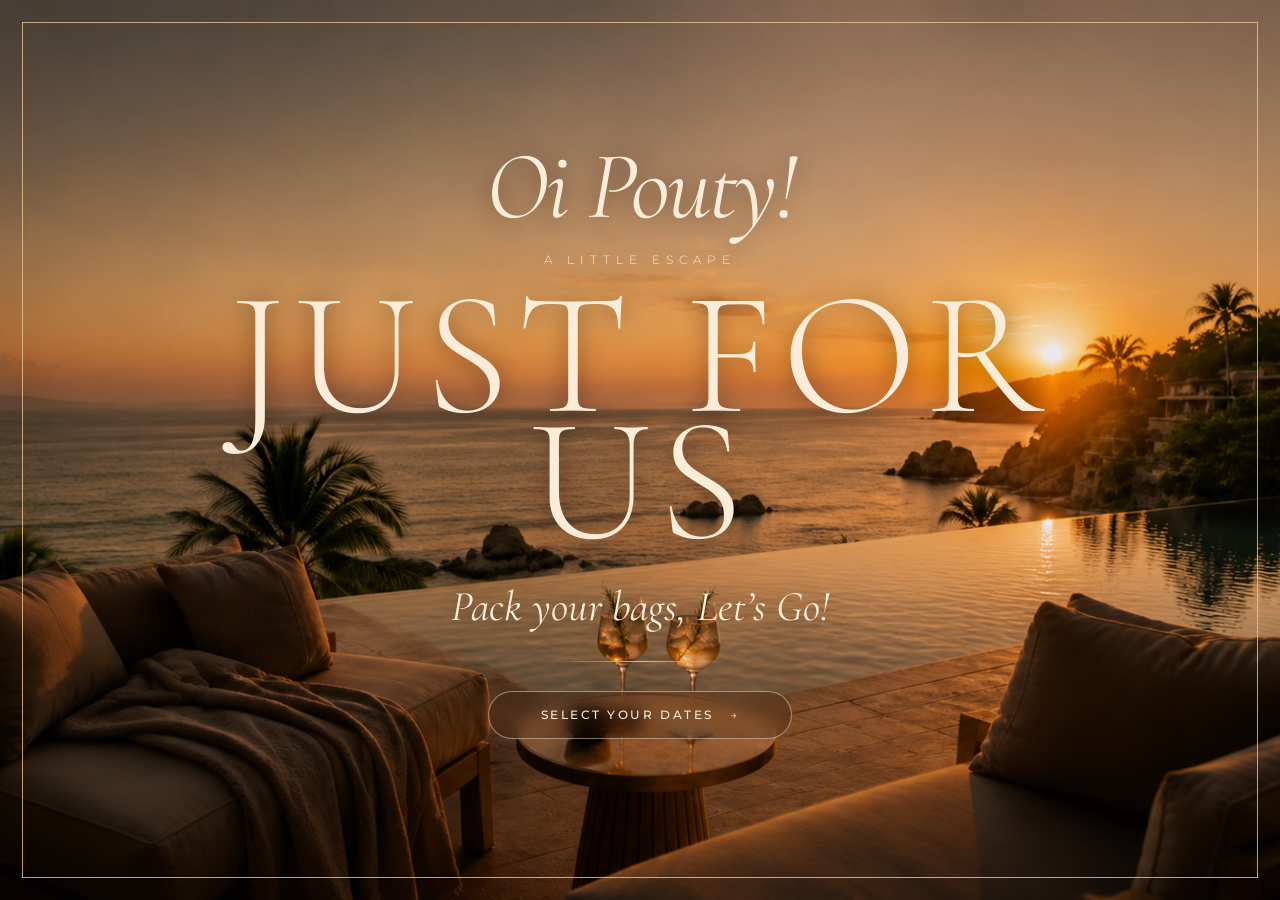
==== index.html @ e2d5692b "Refresh compact mood page" ====
<!doctype html>
<html lang="en">
  <head>
    <meta charset="UTF-8" />
    <meta name="viewport" content="width=device-width, initial-scale=1.0" />
    <meta name="theme-color" content="#2a1710" />
    <title>Oi Pouty!! — Just for us</title>
    <meta name="description" content="A birthday surprise, made just for us." />
    <link rel="stylesheet" href="styles.css?v=photo-above-compact-panel-20260826" />
  </head>
  <body>
    <div class="journey">
      <div class="journey__blur" aria-hidden="true"></div>
      <div class="journey__image" aria-hidden="true"></div>
      <div class="journey__shade" aria-hidden="true"></div>

    <main class="hero">
      <div class="hero__shade" aria-hidden="true"></div>
      <div class="hero__frame" aria-hidden="true"></div>

      <section class="hero__content" aria-labelledby="hero-title">
        <h1 id="hero-title">Oi Pouty!</h1>
        <p class="hero__eyebrow">A little escape</p>
        <p class="hero__statement">Just for us</p>
        <p class="hero__note">Pack your bags, Let’s Go!</p>
        <span class="hero__rule" aria-hidden="true"></span>

        <button class="date-trigger" id="date-trigger" type="button" aria-haspopup="dialog" aria-expanded="false">
          <span>Select your Dates</span>
          <span class="date-trigger__arrow" aria-hidden="true">→</span>
        </button>
      </section>
    </main>

    <section class="surprise" id="surprise" hidden>
      <div class="surprise__content">
        <p class="surprise__intro">Umm… let’s see what kind of escape Pouty wants.</p>
        <h2>Ready to pick the mood?</h2>
        <div class="mood-choice" role="group" aria-label="Ready to pick the mood?">
          <button class="mood-choice__button" id="mood-yes" type="button">Yes</button>
          <button class="mood-choice__button mood-choice__button--no" id="mood-no" type="button">No</button>
        </div>
        <div class="mood-reaction" id="mood-message" role="status" aria-live="polite" hidden>
          <span class="mood-reaction__emoji" aria-hidden="true">🙂‍↔️</span>
          <span>Ugh uh! <strong>Pick again</strong> 🤨</span>
        </div>
      </div>
    </section>

    <section class="escape-options" id="escape-options" aria-labelledby="escape-options-title" hidden>
      <div class="escape-options__content">
        <h2 id="escape-options-title">Time to Judge, Pouty 👀</h2>
        <div class="escape-grid">
          <button class="escape-card" type="button" data-category="romantic" data-response="Ah, romance. Excellent choice. 😉 Time for fewer plans and considerably fewer clothes. 😈">
            <span class="escape-card__icon" aria-hidden="true">🏝️</span><strong>Be Romantic</strong>
            <small>Beaches, Villa &amp; Spa</small>
            <span class="escape-card__writeup">Beaches, private villa, sunsets, longer baths—and even longer nights. 😉🔥</span>
          </button>
          <button class="escape-card" type="button" data-category="berserk" data-response="Go berserk it is. I’ll bring strong legs, an empty stomach and emergency shopping-bag hands. 🛍️🍜">
            <span class="escape-card__icon" aria-hidden="true">🛍️</span><strong>Go Berserk</strong>
            <small>Shopping, Street Food &amp; City Vibes</small>
            <span class="escape-card__writeup">City lights, street food, shopping bags—and I’ll have you for dessert. 😏🍰</span>
          </button>
          <button class="escape-card" type="button" data-category="culture" data-response="Old streets, good food and wandering with you? That’s my kind of history lesson. 🧭🥢">
            <span class="escape-card__icon" aria-hidden="true">🏮</span><strong>Going Antique, but feed me first! 😛</strong>
            <small>Culture, Food &amp; Wandering</small>
            <span class="escape-card__writeup">Old streets, shared bites, wandering hands—and steamy discoveries at night. 😏🔥</span>
          </button>
        </div>
        <p class="escape-options__selection" id="escape-selection" aria-live="polite">Pick the one that feels most like you.</p>

      </div>
    </section>

    <section class="subtopic-page" id="subtopic-page" hidden aria-labelledby="subtopic-title">
      <div class="subtopic-page__content">
        <h2 class="subtopic-panel__title" id="subtopic-title">Time to add some details…</h2>
        <div class="subtopic-chips" id="subtopic-chips" role="group" aria-labelledby="subtopic-title"></div>
        <p class="subtopic-panel__note" id="subtopic-note" aria-live="polite">Tap everything that sounds tempting.</p>
        <p class="subtopic-panel__reaction" id="subtopic-reaction" aria-live="polite"></p>
        <button class="verdict-button" id="verdict-button" type="button" disabled>Seal our little escape <span aria-hidden="true">→</span></button>
      </div>
    </section>
    </div>

    <dialog class="verdict-dialog" id="verdict-dialog" aria-labelledby="verdict-title">
      <div class="fireworks" id="fireworks" aria-hidden="true"></div>
      <p class="verdict-dialog__eyebrow">You got it 😉</p>
      <h2 id="verdict-title">Let your guy cook!! <span class="verdict-dialog__title-emoji" aria-hidden="true">😎</span></h2>
      <p class="verdict-dialog__message"><span>Your little wish list is safe with me.</span><span>Now let me turn it into a beautiful escape, just for us. ❤️</span></p>
      <button class="verdict-dialog__close" id="verdict-close" type="button">All you gotta do is wait <span class="verdict-dialog__kiss" aria-hidden="true">😘</span></button>
      <aside class="countdown-shell" id="countdown-shell" aria-label="Countdown to Pouty’s birthday">
        <div class="countdown" id="birthday-countdown" role="timer">
          <div><strong id="countdown-days">00</strong><span>Days</span></div>
          <div><strong id="countdown-hours">00</strong><span>Hours</span></div>
          <div><strong id="countdown-minutes">00</strong><span>Minutes</span></div>
          <div><strong id="countdown-seconds">00</strong><span>Seconds</span></div>
        </div>
        <p class="countdown__birthday" id="countdown-birthday" hidden>It’s Pouty’s birthday! 🎂❤️</p>
      </aside>
    </dialog>

    <dialog class="calendar" id="calendar" aria-labelledby="calendar-title">
      <div class="calendar__topline">
        <div>
          <p class="calendar__eyebrow">Select your dates</p>
          <h2 id="calendar-title">September 2026</h2>
        </div>
        <button class="calendar__close" id="calendar-close" type="button" aria-label="Close calendar">×</button>
      </div>

      <div class="calendar__weekdays" aria-hidden="true">
        <span>Sun</span><span>Mon</span><span>Tue</span><span>Wed</span><span>Thu</span><span>Fri</span><span>Sat</span>
      </div>
      <div class="calendar__days" id="calendar-days" role="grid" aria-label="September 2026"></div>

      <div class="calendar__legend">
        <span><i class="legend-start"></i>Departure</span>
        <span><i class="legend-birthday"></i>Pouty’s birthday</span>
        <span><i class="legend-return"></i>Your return</span>
      </div>
      <p class="calendar__selection" id="calendar-selection" aria-live="polite">24–27 September 2026 · 3 Days</p>
      <button class="calendar__done" id="calendar-done" type="button">Let the Surprise Begin <span aria-hidden="true">→</span></button>
    </dialog>

    <script src="script.js?v=photo-page-two-20260826"></script>
  </body>
</html>
---- styles.css ----
@import url("https://fonts.googleapis.com/css2?family=Cormorant+Garamond:ital,wght@0,300;0,400;1,400&family=Montserrat:wght@300;400;500&family=Orbitron:wght@400;500&display=swap");

:root { --cream:#f9edda; --champagne:#dabd88; --espresso:#23150f; --rose:#e7a1a0; }
* { box-sizing:border-box; }
html { scroll-behavior:smooth; background:var(--espresso); }
body { margin:0; color:var(--cream); background:var(--espresso); font-family:"Montserrat","Helvetica Neue",sans-serif; }
button, a { font:inherit; color:inherit; }
.journey { position:relative; isolation:isolate; overflow:hidden; }
.journey__blur,.journey__image,.journey__shade { position:absolute; inset:0; pointer-events:none; }
.journey__blur { display:none; }
.journey__image { display:none; }
.journey__shade { z-index:-1; background:linear-gradient(180deg,rgba(18,9,6,.32),rgba(21,10,7,.18) 46%,rgba(18,9,6,.4)); }
.hero { position:relative; display:grid; min-height:100svh; place-items:center; overflow:hidden; padding:3rem 1.8rem; background-color:#1b100b; background-image:url("romantic-sunset-pool-desktop.png"); background-size:cover; background-position:center; background-repeat:no-repeat; }
.hero__shade,.hero__frame { position:absolute; inset:0; }
.hero__shade { z-index:0; background:linear-gradient(180deg,rgba(20,10,7,.18),transparent 50%,rgba(14,7,5,.2)); }
.hero__frame { z-index:2; pointer-events:none; inset:clamp(.8rem,2vw,1.4rem); border:1px solid rgba(232,198,139,.82); }
.hero__content { position:relative; z-index:1; display:flex; width:min(58rem,100%); flex-direction:column; align-items:center; margin-top:-2vh; text-align:center; text-shadow:0 2px 24px rgba(21,9,5,.46); animation:rise 1.1s .15s cubic-bezier(.22,1,.36,1) both; }
h1 { margin:0; font-family:"Cormorant Garamond",Garamond,serif; font-size:clamp(3.3rem,8vw,6rem); font-style:italic; font-weight:400; letter-spacing:-.025em; line-height:.92; }
.hero__eyebrow { margin:1.25rem 0 0; font-family:"Montserrat","Helvetica Neue",sans-serif; font-size:clamp(.62rem,1.3vw,.78rem); font-weight:300; letter-spacing:.48em; text-transform:uppercase; }
.hero__statement { max-width:12ch; margin:clamp(1rem,2.8vh,2rem) 0 0; font-family:"Cormorant Garamond",Garamond,serif; font-size:clamp(4.8rem,14vw,11rem); font-weight:300; letter-spacing:.045em; line-height:.72; text-transform:uppercase; }
.hero__note { margin:clamp(2rem,4vh,3.2rem) 0 0; font-family:"Cormorant Garamond",Garamond,serif; font-size:clamp(1.7rem,3.6vw,2.65rem); font-style:italic; font-weight:400; }
.hero__rule { width:clamp(6rem,18vw,11rem); height:1px; margin:1.8rem 0; background:linear-gradient(90deg,transparent,var(--champagne),transparent); }
.date-trigger { display:inline-flex; align-items:center; justify-content:center; gap:1rem; min-width:min(19rem,86vw); border:1px solid rgba(249,237,218,.48); border-radius:999px; padding:1rem 1.5rem; background:rgba(39,19,12,.24); backdrop-filter:blur(8px); cursor:pointer; font-family:"Montserrat","Helvetica Neue",sans-serif; font-size:.72rem; font-weight:500; letter-spacing:.22em; text-transform:uppercase; transition:.25s ease; }
.date-trigger:hover,.date-trigger:focus-visible { border-color:var(--champagne); background:rgba(39,19,12,.48); outline:none; transform:translateY(-2px); }
.date-trigger__arrow { color:var(--champagne); }
.surprise { position:relative; display:grid; min-height:100svh; grid-template-rows:minmax(55svh,1fr) auto; overflow:hidden; padding:0; text-align:center; background:#1b100b; text-shadow:0 2px 24px rgba(15,7,5,.82); }
.surprise::before { content:""; grid-row:1; background-image:linear-gradient(rgba(20,9,6,.03),rgba(20,9,6,.14)),url("pouty-mystery-transition.jpg"); background-position:center; background-repeat:no-repeat; background-size:cover; }
.surprise p,.calendar__eyebrow { color:var(--champagne); font-family:Georgia,"Times New Roman",serif; font-size:.7rem; letter-spacing:.32em; text-transform:uppercase; }
.surprise h2 { max-width:32rem; margin:.5rem 0; font-family:"Cormorant Garamond",Garamond,serif; font-size:clamp(1.8rem,3.5vw,2.8rem); font-weight:400; line-height:1; text-wrap:balance; }
.surprise__content { position:relative; z-index:1; grid-row:2; display:flex; width:100%; flex-direction:column; align-items:center; border-top:1px solid rgba(249,237,218,.3); padding:clamp(1.2rem,2.8vw,1.65rem) 1.25rem clamp(1.65rem,3.5vw,2.2rem); background:linear-gradient(145deg,rgba(48,25,17,.98),rgba(25,13,9,.99)); box-shadow:0 -16px 45px rgba(8,3,2,.38); }
.surprise .surprise__intro { margin:0; color:var(--cream); font-family:"Cormorant Garamond",Garamond,serif; font-size:clamp(1.15rem,2.2vw,1.55rem); font-style:italic; font-weight:300; letter-spacing:.01em; line-height:1.12; text-transform:none; text-shadow:0 2px 14px rgba(15,7,5,.8); }
.mood-choice { display:flex; width:min(19rem,86vw); gap:.65rem; margin-top:.75rem; }
.mood-choice__button { flex:1; border:1px solid rgba(249,237,218,.62); border-radius:999px; padding:.7rem 1rem; color:var(--espresso); background:var(--champagne); cursor:pointer; font-size:.62rem; font-weight:500; letter-spacing:.18em; text-transform:uppercase; transition:.22s ease; }
.mood-choice__button--no { color:var(--cream); background:rgba(39,19,12,.34); backdrop-filter:blur(8px); }
.mood-choice__button:hover,.mood-choice__button:focus-visible { border-color:var(--cream); outline:none; transform:translateY(-2px); }
.mood-choice__button--selected { box-shadow:0 0 0 3px rgba(218,189,136,.25); }
.mood-reaction { display:flex; align-items:center; gap:.55rem; margin-top:.7rem; border:1px solid rgba(231,161,160,.7); border-radius:.8rem; padding:.5rem .75rem; color:var(--cream); background:rgba(53,24,20,.76); box-shadow:0 8px 24px rgba(0,0,0,.26); font-family:"Cormorant Garamond",Garamond,serif; font-size:clamp(1rem,2vw,1.2rem); font-style:italic; letter-spacing:0; text-transform:none; }
.mood-reaction[hidden] { display:none; }
.mood-reaction--show { animation:reactionPop .42s cubic-bezier(.22,1.4,.36,1) both; }
.mood-reaction__emoji { display:grid; width:1.8rem; height:1.8rem; place-items:center; border-radius:50%; background:rgba(249,237,218,.12); font-size:1rem; }
.surprise[hidden],.escape-options[hidden],.subtopic-page[hidden] { display:none; }
.escape-options { position:relative; display:grid; min-height:100svh; place-items:center; overflow:hidden; padding:5rem 1.5rem; background:linear-gradient(rgba(25,12,8,.55),rgba(25,12,8,.72)),url("romantic-sunset-pool-desktop.png") center/cover no-repeat; text-align:center; }
.escape-options__content { position:relative; z-index:1; width:min(62rem,100%); }
.escape-options__eyebrow { margin:0; color:var(--champagne); font-size:.7rem; letter-spacing:.3em; text-transform:uppercase; }
.escape-options h2 { margin:.8rem auto 2rem; font-family:"Cormorant Garamond",Garamond,serif; font-size:clamp(2.8rem,7vw,5.5rem); font-weight:300; line-height:.95; }
.escape-grid { display:grid; grid-template-columns:repeat(3,minmax(0,1fr)); gap:1rem; }
.escape-card { display:flex; min-height:13rem; flex-direction:column; align-items:flex-start; justify-content:flex-end; border:1px solid rgba(249,237,218,.35); border-radius:1.15rem; padding:1.25rem; color:var(--cream); background:linear-gradient(145deg,rgba(77,43,29,.62),rgba(30,15,10,.72)); backdrop-filter:blur(12px); cursor:pointer; text-align:left; transition:.25s ease; }
.escape-card:hover,.escape-card:focus-visible { border-color:var(--champagne); outline:none; transform:translateY(-4px); }
.escape-card--selected { border-color:var(--champagne); background:linear-gradient(145deg,rgba(154,111,69,.68),rgba(52,27,17,.82)); box-shadow:0 0 0 3px rgba(218,189,136,.18); }
.escape-card__icon { font-size:2.5rem; line-height:1; }
.escape-card__writeup { margin-top:.65rem; color:rgba(249,237,218,.72); font-family:"Cormorant Garamond",Garamond,serif; font-size:1rem; font-style:italic; line-height:1.3; }
.escape-card strong { margin:.45rem 0 .25rem; font-family:"Cormorant Garamond",Garamond,serif; font-size:1.65rem; font-weight:400; }
.escape-card small { color:var(--cream); font-size:.88rem; font-weight:500; letter-spacing:.03em; line-height:1.4; }
.subtopic-page { position:relative; display:grid; min-height:100svh; place-items:center; overflow:hidden; padding:4rem 1.5rem; background-position:center; background-size:cover; background-repeat:no-repeat; text-align:center; transition:background-image .35s ease; }
.subtopic-page[hidden] { display:none; }
.subtopic-page::before { content:""; position:absolute; inset:0; background:linear-gradient(rgba(20,9,6,.48),rgba(20,9,6,.72)); }
.subtopic-page__content { position:relative; z-index:1; width:min(44rem,100%); border:1px solid rgba(249,237,218,.3); border-radius:1.3rem; padding:clamp(1.25rem,4vw,2rem); background:rgba(31,15,10,.58); backdrop-filter:blur(12px); }
.subtopic-page--romantic { background-image:url("category-romantic.png"); }
.subtopic-page--berserk { background-image:url("category-berserk.png"); }
.subtopic-page--culture { background-image:url("category-culture.png"); }
.subtopic-panel__title { margin:0 0 .85rem; color:var(--cream); font-family:"Cormorant Garamond",Garamond,serif; font-size:1.4rem; font-style:italic; }
.subtopic-chips { display:flex; flex-wrap:wrap; justify-content:center; gap:.6rem; }
.subtopic-chip { border:1px solid rgba(218,189,136,.5); border-radius:999px; padding:.7rem .9rem; color:var(--cream); background:rgba(77,43,29,.5); cursor:pointer; font-size:.67rem; letter-spacing:.06em; transition:.2s ease; }
.subtopic-chip:hover,.subtopic-chip:focus-visible { border-color:var(--cream); outline:none; transform:translateY(-2px); }
.subtopic-chip--selected { border-color:var(--champagne); color:var(--espresso); background:var(--champagne); }
.subtopic-panel__note { min-height:1.2rem; margin:.85rem 0 0; color:var(--champagne); font-family:"Cormorant Garamond",Garamond,serif; font-size:1.05rem; font-style:italic; }
.subtopic-panel__reaction { min-height:1.4rem; margin:.7rem auto 0; border-left:2px solid var(--rose); padding:.35rem .75rem; color:var(--cream); background:linear-gradient(90deg,rgba(231,161,160,.12),transparent); font-family:"Cormorant Garamond",Garamond,serif; font-size:1.15rem; font-style:italic; line-height:1.35; text-align:left; }
.verdict-button { display:inline-flex; align-items:center; justify-content:center; gap:.7rem; margin-top:1rem; border:1px solid var(--champagne); border-radius:999px; padding:.8rem 1.15rem; color:var(--espresso); background:var(--champagne); cursor:pointer; font-size:.68rem; font-weight:500; letter-spacing:.12em; text-transform:uppercase; transition:.2s ease; }
.verdict-button:disabled { cursor:not-allowed; opacity:.38; }
.verdict-button:not(:disabled):hover,.verdict-button:not(:disabled):focus-visible { outline:none; transform:translateY(-2px); box-shadow:0 8px 24px rgba(0,0,0,.25); }
.verdict-dialog { width:min(34rem,calc(100vw - 1.5rem)); overflow:hidden; border:1px solid rgba(218,189,136,.7); border-radius:1.4rem; padding:2rem; color:var(--cream); background:linear-gradient(145deg,#3b2118,#1c100c); box-shadow:0 30px 110px rgba(0,0,0,.7); text-align:center; }
.verdict-dialog::backdrop { background:rgba(18,9,6,.78); backdrop-filter:blur(8px); }
.verdict-dialog__eyebrow { position:relative; z-index:2; margin:0; color:var(--champagne); font-size:.65rem; letter-spacing:.28em; text-transform:uppercase; }
.verdict-dialog h2 { position:relative; z-index:2; margin:.8rem 0; font-family:"Cormorant Garamond",Garamond,serif; font-size:clamp(2.2rem,7vw,3.5rem); font-weight:400; line-height:.94; }
.verdict-dialog__title-emoji { display:inline-block; margin-left:.1em; font-size:.58em; line-height:1; vertical-align:.16em; }
.verdict-dialog__message { display:flex; flex-direction:column; align-items:center; gap:.28rem; margin:1rem auto 0; max-width:29rem; text-wrap:balance; }
.verdict-dialog__message span { display:block; }
.verdict-dialog > p:not(.verdict-dialog__eyebrow) { position:relative; z-index:2; color:rgba(249,237,218,.76); font-size:.76rem; line-height:1.6; }
.verdict-dialog__close { position:relative; z-index:2; display:flex; width:100%; justify-content:center; border-radius:999px; padding:.85rem 1rem; cursor:pointer; text-decoration:none; }
.verdict-dialog__close { margin-top:1.2rem; border:1px solid rgba(249,237,218,.35); color:var(--cream); background:transparent; font-size:.68rem; }
.verdict-dialog__kiss { display:inline-block; margin-left:.16em; font-size:2.15em; line-height:.7; filter:drop-shadow(0 6px 12px rgba(231,161,160,.4)); transform-origin:center; animation:kissOut 1.35s cubic-bezier(.2,1.3,.3,1) infinite alternate; }
.countdown-shell { position:relative; z-index:2; width:100%; margin-top:.9rem; color:var(--cream); }
.countdown { display:grid; grid-template-columns:repeat(4,1fr); overflow:hidden; border:1px solid rgba(218,189,136,.58); border-radius:.9rem; padding:.7rem .25rem .62rem; background:linear-gradient(135deg,rgba(73,41,28,.62),rgba(24,12,9,.72)); box-shadow:inset 0 1px 0 rgba(249,237,218,.07),0 10px 28px rgba(0,0,0,.28); backdrop-filter:blur(10px); }
.countdown div { position:relative; display:flex; flex-direction:column; align-items:center; gap:.2rem; }
.countdown div + div { border-left:1px solid rgba(218,189,136,.2); }
.countdown strong { color:var(--cream); font-family:"Orbitron","Montserrat",sans-serif; font-size:.88rem; font-feature-settings:"tnum" 1; font-variant-numeric:tabular-nums; font-style:normal; font-weight:500; letter-spacing:.04em; line-height:1; text-shadow:0 0 12px rgba(218,189,136,.38); }
.countdown span { color:rgba(218,189,136,.9); font-family:"Montserrat","Helvetica Neue",sans-serif; font-size:.3rem; font-style:normal; font-weight:500; letter-spacing:.1em; text-transform:uppercase; }
.countdown__birthday { margin:0; border:1px solid rgba(218,189,136,.38); border-radius:.8rem; padding:.65rem .8rem; color:var(--champagne); background:rgba(27,13,9,.76); box-shadow:0 8px 28px rgba(0,0,0,.28); backdrop-filter:blur(10px); font-family:"Cormorant Garamond",Garamond,serif; font-size:1rem; font-style:italic; text-align:center; }
.countdown[hidden],.countdown__birthday[hidden] { display:none; }
@keyframes kissOut { from{transform:translateY(.08em) scale(.88) rotate(-4deg)} to{transform:translateY(-.08em) scale(1.18) rotate(4deg)} }
.fireworks { position:absolute; inset:0; pointer-events:none; }
.firework { position:absolute; left:50%; top:45%; width:.35rem; height:.35rem; border-radius:50%; background:var(--spark); animation:fireworkBurst 1.15s ease-out var(--delay) both; transform:rotate(var(--angle)) translateX(0); }
@keyframes fireworkBurst { 0%{opacity:1;transform:rotate(var(--angle)) translateX(0) scale(1)} 75%{opacity:1} 100%{opacity:0;transform:rotate(var(--angle)) translateX(var(--distance)) scale(.4)} }
.escape-options__selection { min-height:1.5rem; margin:1.4rem 0 0; color:var(--champagne); font-family:"Cormorant Garamond",Garamond,serif; font-size:1.25rem; font-style:italic; }
@keyframes reactionPop { 0%{opacity:0;transform:scale(.8) rotate(-2deg)} 65%{transform:scale(1.04) rotate(1deg)} 100%{opacity:1;transform:none} }
.calendar { width:min(31rem,calc(100vw - 1.5rem)); border:1px solid rgba(218,189,136,.72); border-radius:1.25rem; padding:1.35rem; color:var(--cream); background:linear-gradient(145deg,#382219,#1f120e); box-shadow:0 24px 100px rgba(0,0,0,.62); }
.calendar::backdrop { background:rgba(18,9,6,.7); backdrop-filter:blur(7px); }
.calendar__topline { display:flex; align-items:flex-start; justify-content:space-between; }
.calendar__eyebrow { margin:0 0 .5rem; }
.calendar h2 { margin:0; font-family:"Bodoni Moda",Didot,serif; font-size:2.1rem; font-weight:400; }
.calendar__close { width:2.4rem; height:2.4rem; border:0; border-radius:50%; background:rgba(255,255,255,.08); font-size:1.4rem; cursor:pointer; }
.calendar__weekdays,.calendar__days { display:grid; grid-template-columns:repeat(7,1fr); gap:.32rem; }
.calendar__weekdays { margin:1.5rem 0 .6rem; color:rgba(249,237,218,.48); font-size:.58rem; letter-spacing:.08em; text-align:center; text-transform:uppercase; }
.calendar__day { position:relative; aspect-ratio:1; border:1px solid transparent; border-radius:50%; background:transparent; cursor:pointer; }
.calendar__day:hover:not(:disabled),.calendar__day:focus-visible { border-color:var(--champagne); outline:none; }
.calendar__day:disabled { color:rgba(249,237,218,.28); cursor:not-allowed; }
.calendar__day--start { border-color:var(--champagne); color:#28160f; background:var(--champagne); }
.calendar__day--birthday::after { content:"♥"; position:absolute; right:-.05rem; top:-.15rem; color:var(--rose); font-size:.72rem; text-shadow:0 1px 6px #1b0d09; }
.calendar__day--selected { color:#28160f; background:var(--cream); }
.calendar__day--range:not(.calendar__day--start):not(.calendar__day--selected) { background:rgba(218,189,136,.14); }
.calendar__legend { display:flex; flex-wrap:wrap; gap:.7rem 1rem; margin:1.35rem 0; color:rgba(249,237,218,.68); font-size:.65rem; }
.calendar__legend span { display:flex; align-items:center; gap:.38rem; }
.calendar__legend i { width:.55rem; height:.55rem; border-radius:50%; }
.legend-start { background:var(--champagne); }.legend-birthday { background:var(--rose); }.legend-return { background:var(--cream); }
.calendar__selection { margin:1rem 0; font-family:Georgia,"Times New Roman",serif; font-style:italic; text-align:center; transition:color .2s ease; }
.calendar__selection--error { color:var(--rose); }
.calendar__done { display:flex; width:100%; align-items:center; justify-content:center; gap:.8rem; border:1px solid var(--champagne); border-radius:999px; padding:.9rem; color:#2a1710; background:var(--champagne); cursor:pointer; font-size:.7rem; letter-spacing:.14em; text-transform:uppercase; transition:opacity .2s ease,background .2s ease; }
.calendar__done:disabled { border-color:rgba(249,237,218,.25); color:rgba(42,23,16,.48); background:rgba(249,237,218,.42); cursor:not-allowed; opacity:.62; }
@keyframes rise { from{opacity:0;transform:translateY(22px)} to{opacity:1;transform:none} }
@keyframes settle { from{opacity:.55} to{opacity:1} }
@media(max-width:960px){ .escape-grid{grid-template-columns:repeat(2,minmax(0,1fr))} .escape-card:last-child{grid-column:1 / -1} }
@media(max-width:720px){ .hero{background-color:#1b100b;background-image:url("sunset-villa-original.png");background-size:cover;background-position:center;background-repeat:no-repeat} .surprise{grid-template-rows:minmax(56svh,1fr) auto} .surprise::before{background-image:linear-gradient(rgba(20,9,6,.02),rgba(20,9,6,.1)),url("pouty-mystery-transition.jpg");background-position:center 42%;background-size:cover} .surprise__content{padding:1.15rem 1rem 1.75rem} .surprise h2{font-size:clamp(1.75rem,8vw,2.35rem)} .surprise .surprise__intro{font-size:clamp(1.05rem,5.2vw,1.35rem)} .mood-choice{width:min(18rem,100%)} .escape-options{background-image:linear-gradient(rgba(25,12,8,.55),rgba(25,12,8,.76)),url("sunset-villa-original.png")} .escape-grid{grid-template-columns:1fr} .escape-card{min-height:9rem} }
@media(max-width:520px){ .hero{padding:2.4rem 1.4rem} .hero__content{margin-top:-2vh} h1{font-size:clamp(3.4rem,17vw,5rem)} .hero__statement{font-size:clamp(4.5rem,23vw,7rem);line-height:.76} .hero__note{font-size:clamp(1.55rem,8vw,2.2rem)} }
@media(prefers-reduced-motion:reduce){ html{scroll-behavior:auto} *,*::before,*::after{animation-duration:.01ms!important;transition-duration:.01ms!important} }
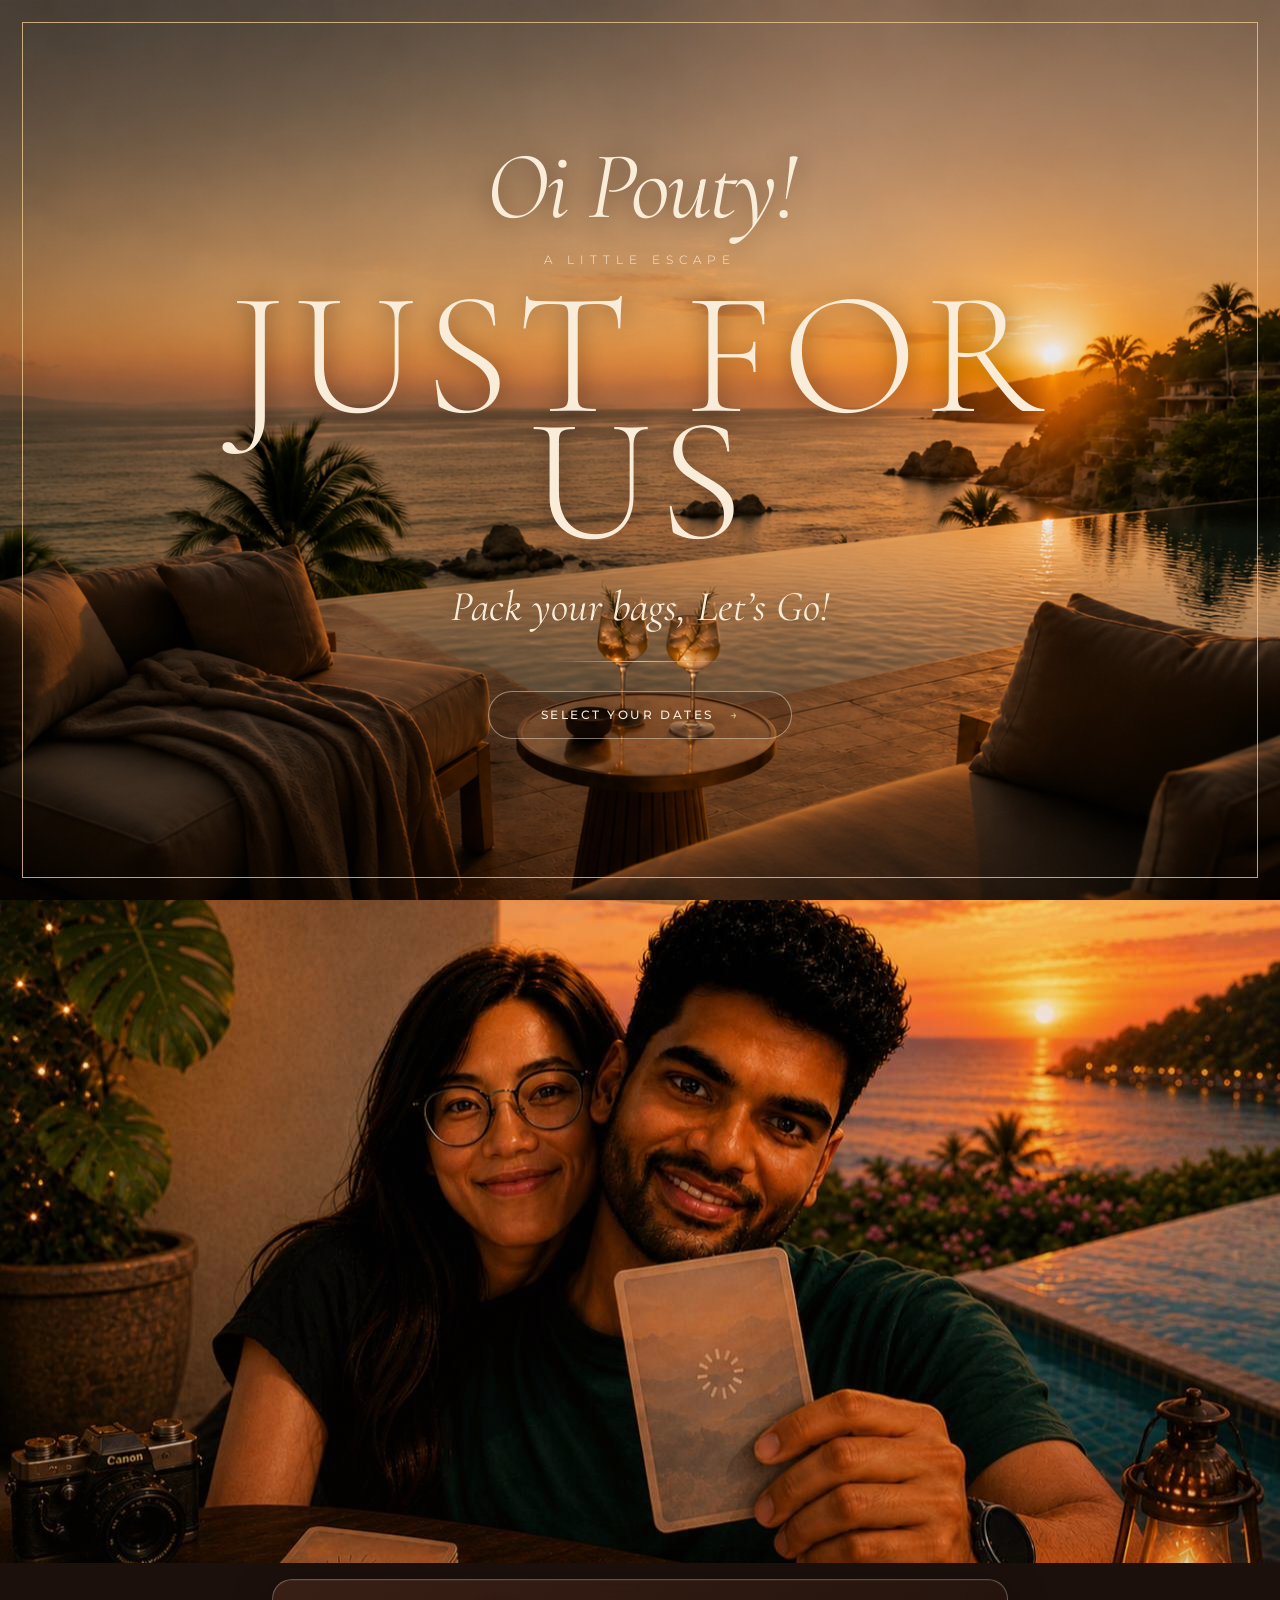
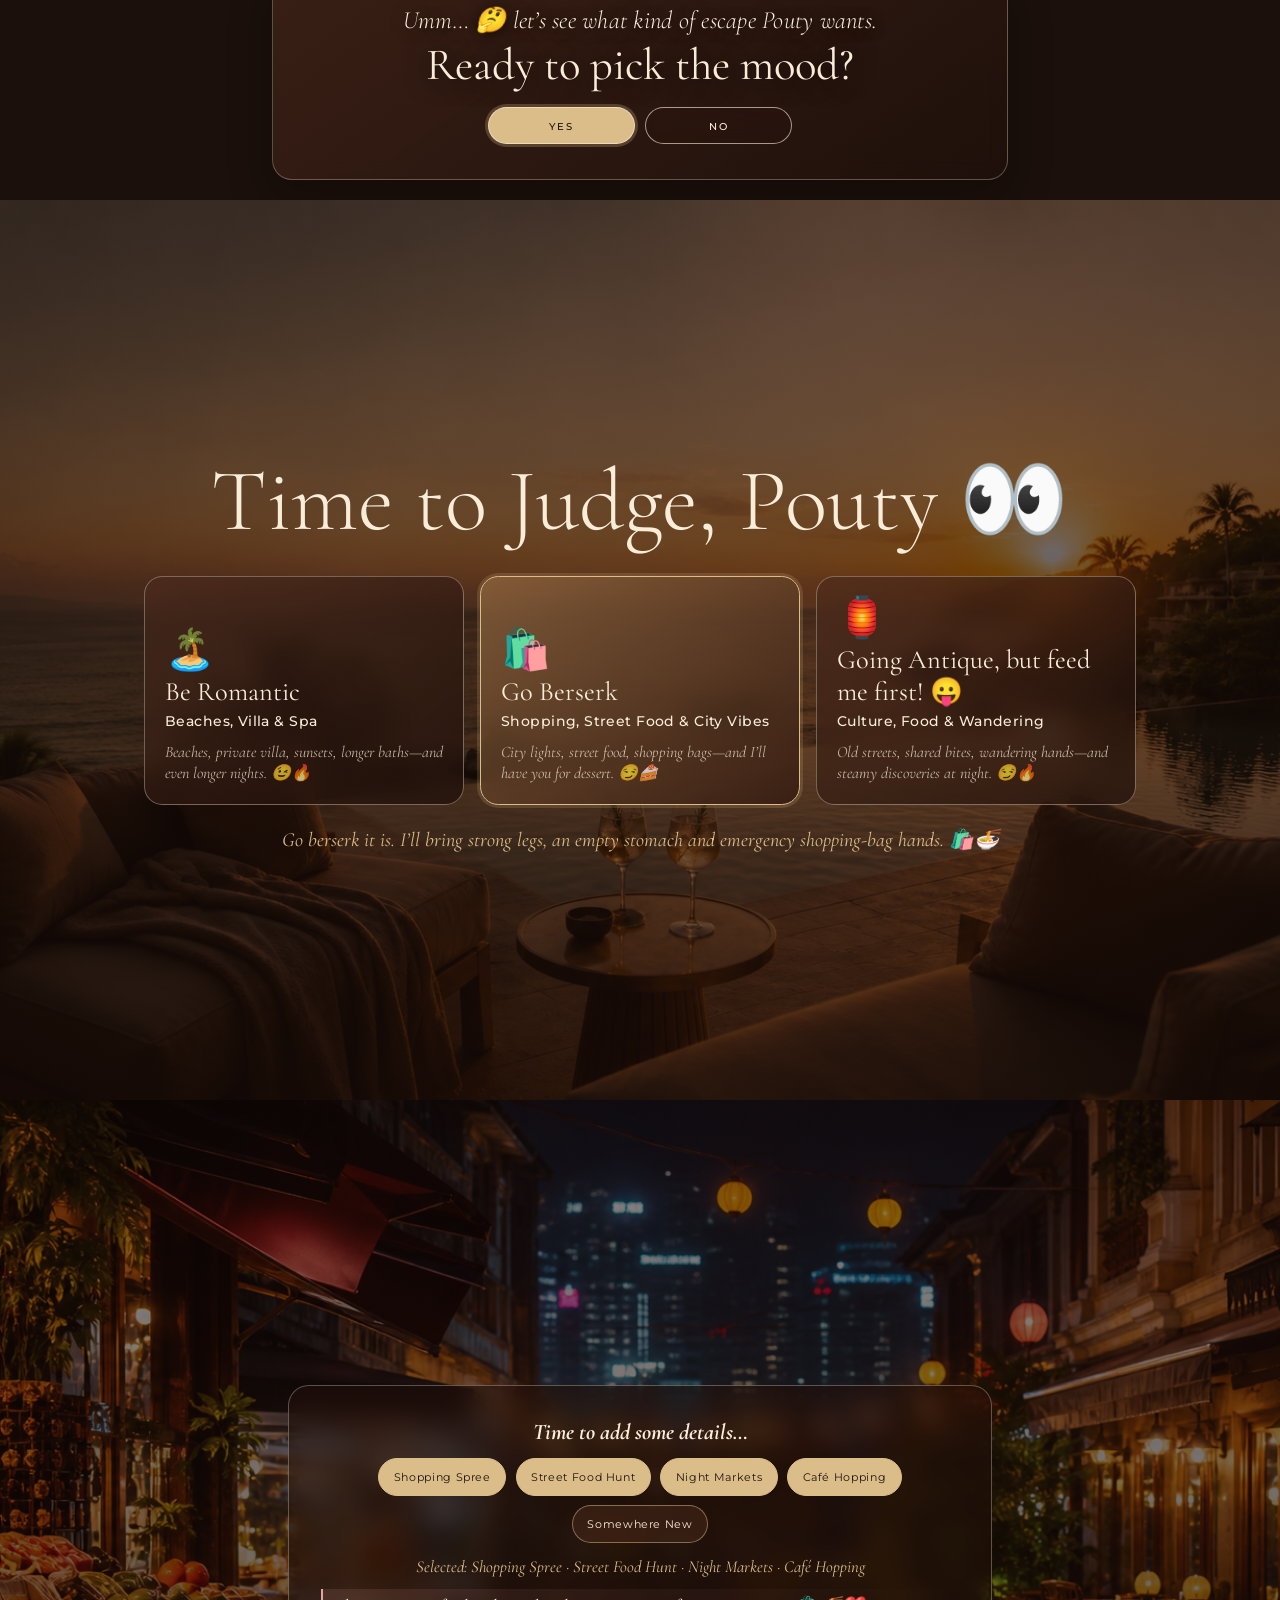
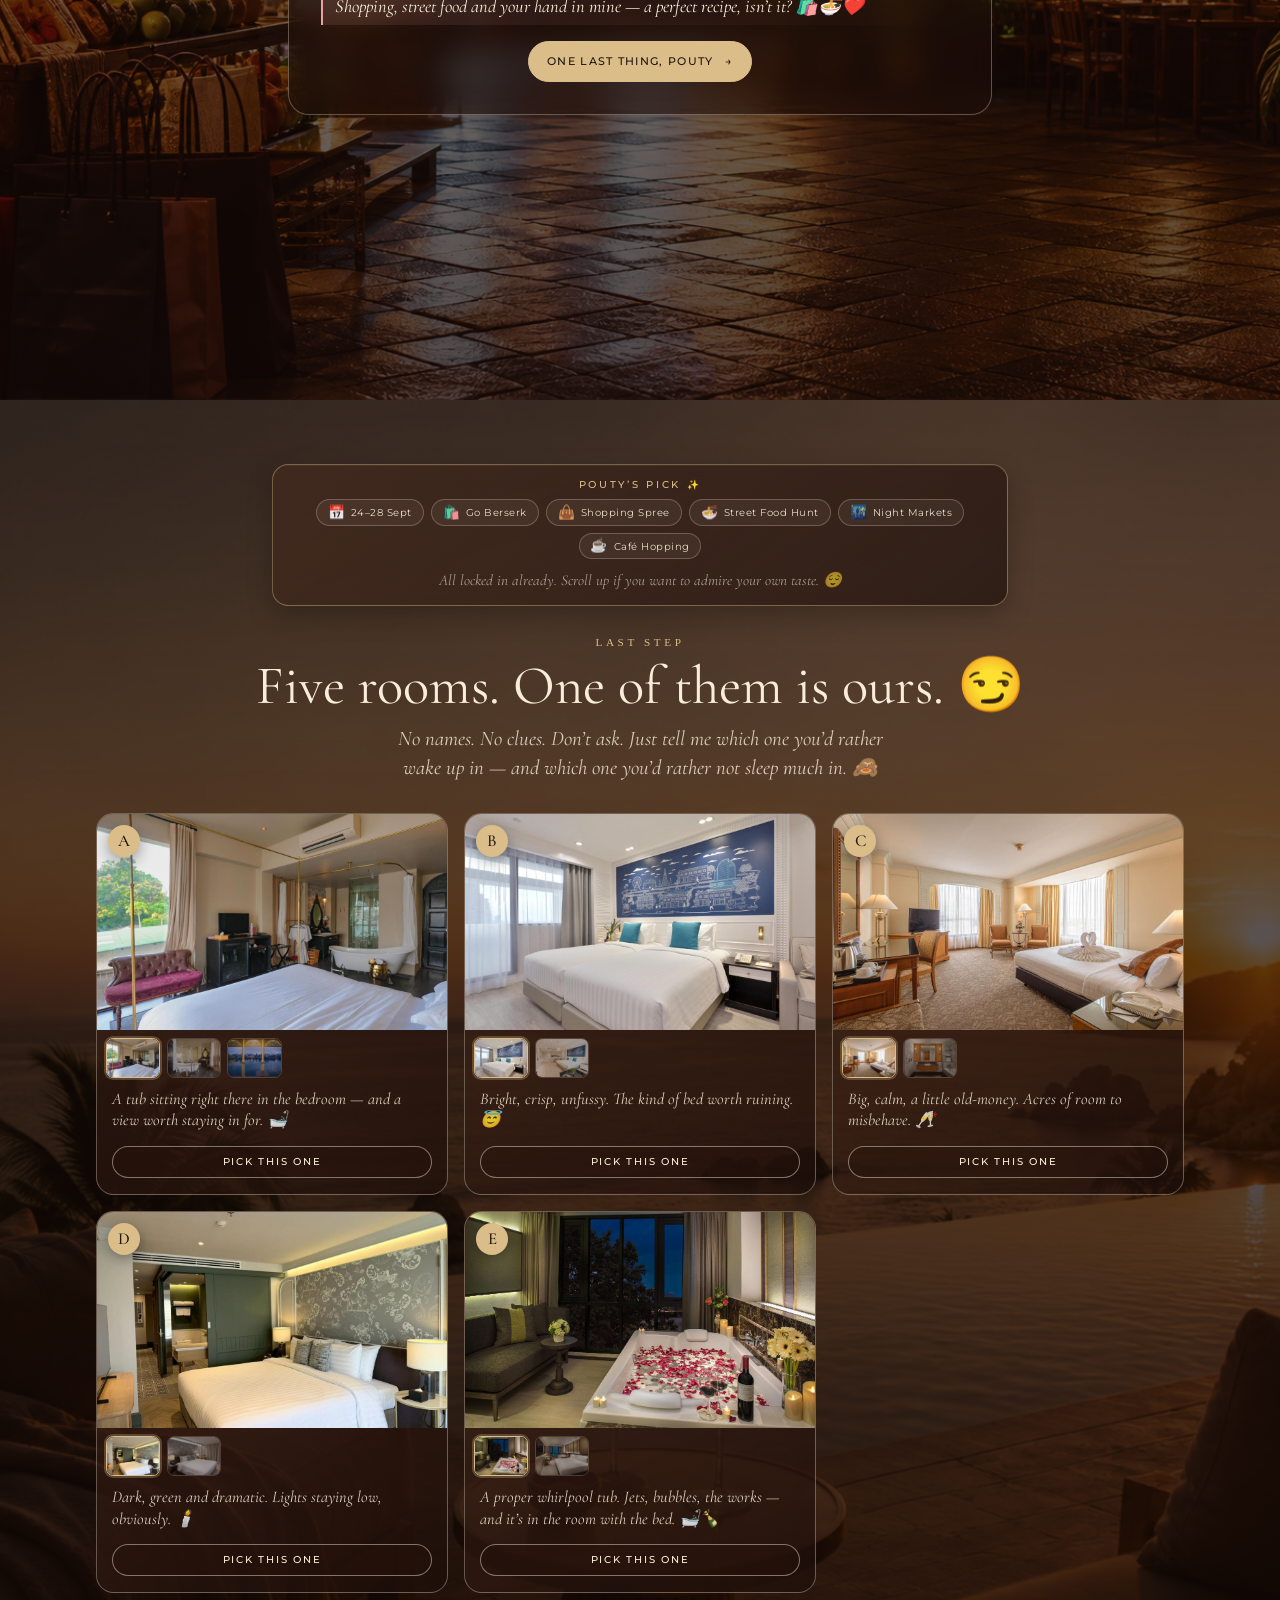
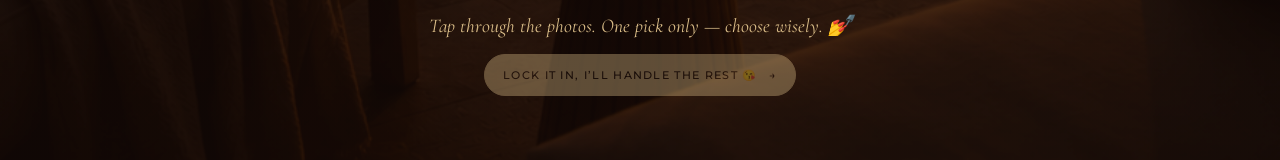
==== commit 0caa69d1: "Open on the room picker with her answers already made Pouty answered the dates, mood and preferences" ====
--- a/index.html
+++ b/index.html
@@ -1,4 +1,4 @@
-<!doctype html>
+﻿<!doctype html>
 <html lang="en">
   <head>
     <meta charset="UTF-8" />
@@ -6,7 +6,7 @@
     <meta name="theme-color" content="#2a1710" />
     <title>Oi Pouty!! — Just for us</title>
     <meta name="description" content="A birthday surprise, made just for us." />
-    <link rel="stylesheet" href="styles.css?v=photo-above-compact-panel-20260826" />
+    <link rel="stylesheet" href="styles.css?v=poutys-pick-20260903" />
   </head>
   <body>
     <div class="journey">
@@ -34,7 +34,7 @@
 
     <section class="surprise" id="surprise" hidden>
       <div class="surprise__content">
-        <p class="surprise__intro">Umm… let’s see what kind of escape Pouty wants.</p>
+        <p class="surprise__intro">Umm… 🤔 let’s see what kind of escape Pouty wants.</p>
         <h2>Ready to pick the mood?</h2>
         <div class="mood-choice" role="group" aria-label="Ready to pick the mood?">
           <button class="mood-choice__button" id="mood-yes" type="button">Yes</button>
@@ -78,7 +78,91 @@
         <div class="subtopic-chips" id="subtopic-chips" role="group" aria-labelledby="subtopic-title"></div>
         <p class="subtopic-panel__note" id="subtopic-note" aria-live="polite">Tap everything that sounds tempting.</p>
         <p class="subtopic-panel__reaction" id="subtopic-reaction" aria-live="polite"></p>
-        <button class="verdict-button" id="verdict-button" type="button" disabled>Seal our little escape <span aria-hidden="true">→</span></button>
+        <button class="verdict-button" id="verdict-button" type="button" disabled>One last thing, Pouty <span aria-hidden="true">→</span></button>
+      </div>
+    </section>
+
+    <section class="stays" id="stays-page" hidden aria-labelledby="stays-title">
+      <div class="stays__content">
+        <aside class="poutys-pick" aria-labelledby="poutys-pick-label">
+          <p class="poutys-pick__label" id="poutys-pick-label">Pouty’s Pick <span aria-hidden="true">✨</span></p>
+          <ul class="poutys-pick__list">
+            <li><span class="poutys-pick__icon" aria-hidden="true">📅</span>24–28 Sept</li>
+            <li><span class="poutys-pick__icon" aria-hidden="true">🛍️</span>Go Berserk</li>
+            <li><span class="poutys-pick__icon" aria-hidden="true">👜</span>Shopping Spree</li>
+            <li><span class="poutys-pick__icon" aria-hidden="true">🍜</span>Street Food Hunt</li>
+            <li><span class="poutys-pick__icon" aria-hidden="true">🌃</span>Night Markets</li>
+            <li><span class="poutys-pick__icon" aria-hidden="true">☕</span>Café Hopping</li>
+          </ul>
+          <p class="poutys-pick__note">All locked in already. Scroll up if you want to admire your own taste. 😌</p>
+        </aside>
+
+        <p class="stays__eyebrow">Last step</p>
+        <h2 id="stays-title">Five rooms. One of them is ours. 😏</h2>
+        <p class="stays__intro">No names. No clues. Don’t ask. Just tell me which one you’d rather wake up in — and which one you’d rather <em>not</em> sleep much in. 🙈</p>
+
+        <div class="stay-grid" id="stay-grid" role="group" aria-labelledby="stays-title">
+
+          <article class="stay-card" data-stay="A">
+            <span class="stay-card__letter" aria-hidden="true">A</span>
+            <img class="stay-card__main" src="stays/stay-a1.jpg" alt="A four-poster bed with a freestanding bathtub beside it" width="1024" height="768" decoding="async" />
+            <div class="stay-thumbs">
+              <button class="stay-thumb is-active" type="button" data-src="stays/stay-a1.jpg" aria-label="Photo 1"><img src="stays/stay-a1.jpg" alt="" decoding="async" /></button>
+              <button class="stay-thumb" type="button" data-src="stays/stay-a2.jpg" aria-label="Photo 2"><img src="stays/stay-a2.jpg" alt="" decoding="async" /></button>
+              <button class="stay-thumb" type="button" data-src="stays/stay-a3.jpg" aria-label="Photo 3"><img src="stays/stay-a3.jpg" alt="" decoding="async" /></button>
+            </div>
+            <p class="stay-card__line">A tub sitting right there in the bedroom — and a view worth staying in for. 🛁</p>
+            <button class="stay-pick" type="button" data-stay="A">Pick this one</button>
+          </article>
+
+          <article class="stay-card" data-stay="B">
+            <span class="stay-card__letter" aria-hidden="true">B</span>
+            <img class="stay-card__main" src="stays/stay-b1.jpg" alt="A bright white room with a wide bed and teal cushions" width="1024" height="683" decoding="async" />
+            <div class="stay-thumbs">
+              <button class="stay-thumb is-active" type="button" data-src="stays/stay-b1.jpg" aria-label="Photo 1"><img src="stays/stay-b1.jpg" alt="" decoding="async" /></button>
+              <button class="stay-thumb" type="button" data-src="stays/stay-b2.jpg" aria-label="Photo 2"><img src="stays/stay-b2.jpg" alt="" decoding="async" /></button>
+            </div>
+            <p class="stay-card__line">Bright, crisp, unfussy. The kind of bed worth ruining. 😇</p>
+            <button class="stay-pick" type="button" data-stay="B">Pick this one</button>
+          </article>
+
+          <article class="stay-card" data-stay="C">
+            <span class="stay-card__letter" aria-hidden="true">C</span>
+            <img class="stay-card__main" src="stays/stay-c1.jpg" alt="A large classic room with soft curtains and warm lamplight" width="1024" height="683" decoding="async" />
+            <div class="stay-thumbs">
+              <button class="stay-thumb is-active" type="button" data-src="stays/stay-c1.jpg" aria-label="Photo 1"><img src="stays/stay-c1.jpg" alt="" decoding="async" /></button>
+              <button class="stay-thumb" type="button" data-src="stays/stay-c2.jpg" aria-label="Photo 2"><img src="stays/stay-c2.jpg" alt="" decoding="async" /></button>
+            </div>
+            <p class="stay-card__line">Big, calm, a little old-money. Acres of room to misbehave. 🥂</p>
+            <button class="stay-pick" type="button" data-stay="C">Pick this one</button>
+          </article>
+
+          <article class="stay-card" data-stay="D">
+            <span class="stay-card__letter" aria-hidden="true">D</span>
+            <img class="stay-card__main" src="stays/stay-d1.jpg" alt="A moody green room with a patterned wall and a tub through the doorway" width="1024" height="768" decoding="async" />
+            <div class="stay-thumbs">
+              <button class="stay-thumb is-active" type="button" data-src="stays/stay-d1.jpg" aria-label="Photo 1"><img src="stays/stay-d1.jpg" alt="" decoding="async" /></button>
+              <button class="stay-thumb" type="button" data-src="stays/stay-d2.jpg" aria-label="Photo 2"><img src="stays/stay-d2.jpg" alt="" decoding="async" /></button>
+            </div>
+            <p class="stay-card__line">Dark, green and dramatic. Lights staying low, obviously. 🕯️</p>
+            <button class="stay-pick" type="button" data-stay="D">Pick this one</button>
+          </article>
+
+          <article class="stay-card" data-stay="E">
+            <span class="stay-card__letter" aria-hidden="true">E</span>
+            <img class="stay-card__main" src="stays/stay-e1.jpg" alt="A twin whirlpool bath filled with rose petals, wine and candles" width="1024" height="683" decoding="async" />
+            <div class="stay-thumbs">
+              <button class="stay-thumb is-active" type="button" data-src="stays/stay-e1.jpg" aria-label="Photo 1"><img src="stays/stay-e1.jpg" alt="" decoding="async" /></button>
+              <button class="stay-thumb" type="button" data-src="stays/stay-e2.jpg" aria-label="Photo 2"><img src="stays/stay-e2.jpg" alt="" decoding="async" /></button>
+            </div>
+            <p class="stay-card__line">A proper <em>whirlpool</em> tub. Jets, bubbles, the works — and it’s in the room with the bed. 🛁🍾</p>
+            <button class="stay-pick" type="button" data-stay="E">Pick this one</button>
+          </article>
+
+        </div>
+
+        <p class="stays__note" id="stays-note" aria-live="polite">Tap through the photos. One pick only — choose wisely. 💅</p>
+        <button class="verdict-button" id="stays-confirm" type="button" disabled>Lock it in, I’ll handle the rest 😘<span aria-hidden="true">→</span></button>
       </div>
     </section>
     </div>
@@ -123,6 +207,6 @@
       <button class="calendar__done" id="calendar-done" type="button">Let the Surprise Begin <span aria-hidden="true">→</span></button>
     </dialog>
 
-    <script src="script.js?v=photo-page-two-20260826"></script>
+    <script src="script.js?v=poutys-pick-20260903"></script>
   </body>
 </html>
--- a/styles.css
+++ b/styles.css
@@ -27,7 +27,7 @@
 .surprise::before { content:""; grid-row:1; background-image:linear-gradient(rgba(20,9,6,.03),rgba(20,9,6,.14)),url("pouty-mystery-transition.jpg"); background-position:center; background-repeat:no-repeat; background-size:cover; }
 .surprise p,.calendar__eyebrow { color:var(--champagne); font-family:Georgia,"Times New Roman",serif; font-size:.7rem; letter-spacing:.32em; text-transform:uppercase; }
 .surprise h2 { max-width:32rem; margin:.5rem 0; font-family:"Cormorant Garamond",Garamond,serif; font-size:clamp(1.8rem,3.5vw,2.8rem); font-weight:400; line-height:1; text-wrap:balance; }
-.surprise__content { position:relative; z-index:1; grid-row:2; display:flex; width:100%; flex-direction:column; align-items:center; border-top:1px solid rgba(249,237,218,.3); padding:clamp(1.2rem,2.8vw,1.65rem) 1.25rem clamp(1.65rem,3.5vw,2.2rem); background:linear-gradient(145deg,rgba(48,25,17,.98),rgba(25,13,9,.99)); box-shadow:0 -16px 45px rgba(8,3,2,.38); }
+.surprise__content { position:relative; z-index:1; grid-row:2; display:flex; width:min(46rem,calc(100% - 2rem)); flex-direction:column; align-items:center; justify-self:center; margin:1rem auto 1.25rem; border:1px solid rgba(249,237,218,.28); border-radius:1.25rem; padding:clamp(1.2rem,2.8vw,1.65rem) 1.25rem clamp(1.65rem,3.5vw,2.2rem); background:linear-gradient(145deg,rgba(67,37,25,.76),rgba(31,16,11,.82)); box-shadow:0 16px 42px rgba(8,3,2,.34),inset 0 1px 0 rgba(255,255,255,.05); backdrop-filter:blur(10px); -webkit-backdrop-filter:blur(10px); }
 .surprise .surprise__intro { margin:0; color:var(--cream); font-family:"Cormorant Garamond",Garamond,serif; font-size:clamp(1.15rem,2.2vw,1.55rem); font-style:italic; font-weight:300; letter-spacing:.01em; line-height:1.12; text-transform:none; text-shadow:0 2px 14px rgba(15,7,5,.8); }
 .mood-choice { display:flex; width:min(19rem,86vw); gap:.65rem; margin-top:.75rem; }
 .mood-choice__button { flex:1; border:1px solid rgba(249,237,218,.62); border-radius:999px; padding:.7rem 1rem; color:var(--espresso); background:var(--champagne); cursor:pointer; font-size:.62rem; font-weight:500; letter-spacing:.18em; text-transform:uppercase; transition:.22s ease; }
@@ -65,6 +65,39 @@
 .subtopic-chip--selected { border-color:var(--champagne); color:var(--espresso); background:var(--champagne); }
 .subtopic-panel__note { min-height:1.2rem; margin:.85rem 0 0; color:var(--champagne); font-family:"Cormorant Garamond",Garamond,serif; font-size:1.05rem; font-style:italic; }
 .subtopic-panel__reaction { min-height:1.4rem; margin:.7rem auto 0; border-left:2px solid var(--rose); padding:.35rem .75rem; color:var(--cream); background:linear-gradient(90deg,rgba(231,161,160,.12),transparent); font-family:"Cormorant Garamond",Garamond,serif; font-size:1.15rem; font-style:italic; line-height:1.35; text-align:left; }
+.stays { position:relative; display:grid; min-height:100svh; place-items:center; overflow:hidden; padding:4rem 1.5rem; background:linear-gradient(rgba(20,9,6,.62),rgba(20,9,6,.8)),url("romantic-sunset-pool-desktop.png") center/cover no-repeat; text-align:center; }
+.stays[hidden] { display:none; }
+.stays__content { position:relative; z-index:1; width:min(68rem,100%); }
+.poutys-pick { width:min(46rem,100%); margin:0 auto 1.9rem; border:1px solid rgba(218,189,136,.42); border-radius:1rem; padding:.85rem 1rem 1rem; background:linear-gradient(145deg,rgba(73,41,28,.5),rgba(24,12,9,.6)); box-shadow:inset 0 1px 0 rgba(249,237,218,.06),0 10px 26px rgba(0,0,0,.24); backdrop-filter:blur(10px); -webkit-backdrop-filter:blur(10px); }
+.poutys-pick__label { margin:0 0 .6rem; color:var(--champagne); font-family:"Montserrat","Helvetica Neue",sans-serif; font-size:.6rem; font-weight:500; letter-spacing:.28em; text-transform:uppercase; }
+.poutys-pick__list { display:flex; flex-wrap:wrap; justify-content:center; gap:.45rem; margin:0; padding:0; list-style:none; }
+.poutys-pick__list li { display:inline-flex; align-items:center; gap:.35rem; border:1px solid rgba(249,237,218,.24); border-radius:999px; padding:.34rem .68rem; color:rgba(249,237,218,.9); background:rgba(249,237,218,.06); font-family:"Montserrat","Helvetica Neue",sans-serif; font-size:.62rem; letter-spacing:.05em; }
+.poutys-pick__icon { font-size:.85rem; line-height:1; }
+.poutys-pick__note { margin:.7rem 0 0; color:rgba(249,237,218,.6); font-family:"Cormorant Garamond",Garamond,serif; font-size:.95rem; font-style:italic; }
+@media(max-width:560px){ .poutys-pick{padding:.75rem .7rem .85rem} .poutys-pick__list li{font-size:.58rem;padding:.3rem .55rem} .poutys-pick__note{font-size:.9rem} }
+.stays__eyebrow { margin:0; color:var(--champagne); font-family:Georgia,"Times New Roman",serif; font-size:.7rem; letter-spacing:.32em; text-transform:uppercase; }
+.stays h2 { margin:.7rem auto .6rem; font-family:"Cormorant Garamond",Garamond,serif; font-size:clamp(2rem,5vw,3.4rem); font-weight:400; line-height:1.02; text-wrap:balance; }
+.stays__intro { max-width:38rem; margin:0 auto 1.9rem; color:rgba(249,237,218,.82); font-family:"Cormorant Garamond",Garamond,serif; font-size:clamp(1.05rem,2.2vw,1.3rem); font-style:italic; line-height:1.4; text-wrap:balance; }
+.stay-grid { display:grid; grid-template-columns:repeat(3,minmax(0,1fr)); gap:1rem; }
+.stay-card { position:relative; display:flex; flex-direction:column; overflow:hidden; border:1px solid rgba(249,237,218,.32); border-radius:1.1rem; padding:0; color:var(--cream); background:linear-gradient(145deg,rgba(77,43,29,.55),rgba(30,15,10,.72)); text-align:left; transition:transform .25s ease,border-color .25s ease,box-shadow .25s ease; }
+.stay-card:hover { border-color:rgba(218,189,136,.7); transform:translateY(-4px); box-shadow:0 14px 34px rgba(0,0,0,.34); }
+.stay-card__main { display:block; width:100%; height:13.5rem; object-fit:cover; background:rgba(20,10,7,.6); }
+.stay-card__letter { position:absolute; left:.7rem; top:.7rem; z-index:2; display:grid; width:2rem; height:2rem; place-items:center; border-radius:50%; color:var(--espresso); background:var(--champagne); font-family:"Cormorant Garamond",Garamond,serif; font-size:1.05rem; font-weight:500; box-shadow:0 4px 14px rgba(0,0,0,.35); }
+.stay-thumbs { display:flex; gap:.4rem; padding:.5rem .55rem 0; }
+.stay-thumb { flex:0 0 auto; overflow:hidden; width:3.4rem; height:2.5rem; border:1px solid rgba(249,237,218,.3); border-radius:.45rem; padding:0; background:none; cursor:pointer; opacity:.6; transition:.2s ease; }
+.stay-thumb img { display:block; width:100%; height:100%; object-fit:cover; }
+.stay-thumb:hover,.stay-thumb:focus-visible { outline:none; opacity:.9; border-color:var(--champagne); }
+.stay-thumb.is-active { opacity:1; border-color:var(--champagne); box-shadow:0 0 0 2px rgba(218,189,136,.28); }
+.stay-card__line { margin:0; padding:.7rem .95rem .85rem; color:rgba(249,237,218,.86); font-family:"Cormorant Garamond",Garamond,serif; font-size:1.02rem; font-style:italic; line-height:1.32; }
+.stay-pick { margin:auto .95rem 1rem; border:1px solid rgba(249,237,218,.45); border-radius:999px; padding:.6rem .9rem; color:var(--cream); background:rgba(39,19,12,.4); cursor:pointer; font-family:"Montserrat","Helvetica Neue",sans-serif; font-size:.6rem; font-weight:500; letter-spacing:.18em; text-transform:uppercase; transition:.2s ease; }
+.stay-pick:hover,.stay-pick:focus-visible { border-color:var(--champagne); outline:none; background:rgba(39,19,12,.7); }
+.stay-card--selected { border-color:var(--champagne); box-shadow:0 0 0 3px rgba(218,189,136,.32),0 14px 34px rgba(0,0,0,.36); }
+.stay-card--selected .stay-card__letter { background:var(--cream); }
+.stay-card--selected .stay-pick { color:var(--espresso); background:var(--champagne); border-color:var(--champagne); }
+.stay-card--selected::after { content:"♥"; position:absolute; right:.7rem; top:.6rem; z-index:2; color:var(--rose); font-size:1.15rem; text-shadow:0 2px 8px rgba(15,7,5,.7); }
+.stays__note { min-height:1.4rem; margin:1.35rem 0 0; color:var(--champagne); font-family:"Cormorant Garamond",Garamond,serif; font-size:clamp(1.02rem,2vw,1.22rem); font-style:italic; }
+@media(max-width:900px){ .stay-grid{grid-template-columns:repeat(2,minmax(0,1fr))} .stay-card:last-child{grid-column:1 / -1} .stay-card:last-child .stay-card__main{height:12rem} }
+@media(max-width:560px){ .stays{padding:3rem 1.1rem} .stay-grid{grid-template-columns:1fr;gap:.85rem} .stay-card__main,.stay-card:last-child .stay-card__main{height:12.5rem} .stay-card__line{font-size:.98rem} .stay-thumb{width:3.9rem;height:2.9rem} .stay-pick{padding:.85rem 1rem;font-size:.64rem} }
 .verdict-button { display:inline-flex; align-items:center; justify-content:center; gap:.7rem; margin-top:1rem; border:1px solid var(--champagne); border-radius:999px; padding:.8rem 1.15rem; color:var(--espresso); background:var(--champagne); cursor:pointer; font-size:.68rem; font-weight:500; letter-spacing:.12em; text-transform:uppercase; transition:.2s ease; }
 .verdict-button:disabled { cursor:not-allowed; opacity:.38; }
 .verdict-button:not(:disabled):hover,.verdict-button:not(:disabled):focus-visible { outline:none; transform:translateY(-2px); box-shadow:0 8px 24px rgba(0,0,0,.25); }
@@ -119,7 +152,7 @@
 @keyframes rise { from{opacity:0;transform:translateY(22px)} to{opacity:1;transform:none} }
 @keyframes settle { from{opacity:.55} to{opacity:1} }
 @media(max-width:960px){ .escape-grid{grid-template-columns:repeat(2,minmax(0,1fr))} .escape-card:last-child{grid-column:1 / -1} }
-@media(max-width:720px){ .hero{background-color:#1b100b;background-image:url("sunset-villa-original.png");background-size:cover;background-position:center;background-repeat:no-repeat} .surprise{grid-template-rows:minmax(56svh,1fr) auto} .surprise::before{background-image:linear-gradient(rgba(20,9,6,.02),rgba(20,9,6,.1)),url("pouty-mystery-transition.jpg");background-position:center 42%;background-size:cover} .surprise__content{padding:1.15rem 1rem 1.75rem} .surprise h2{font-size:clamp(1.75rem,8vw,2.35rem)} .surprise .surprise__intro{font-size:clamp(1.05rem,5.2vw,1.35rem)} .mood-choice{width:min(18rem,100%)} .escape-options{background-image:linear-gradient(rgba(25,12,8,.55),rgba(25,12,8,.76)),url("sunset-villa-original.png")} .escape-grid{grid-template-columns:1fr} .escape-card{min-height:9rem} }
+@media(max-width:720px){ .hero{background-color:#1b100b;background-image:url("sunset-villa-original.png");background-size:cover;background-position:center;background-repeat:no-repeat} .surprise{grid-template-rows:minmax(56svh,1fr) auto} .surprise::before{background-image:linear-gradient(rgba(20,9,6,.02),rgba(20,9,6,.1)),url("pouty-mystery-transition.jpg");background-position:center 42%;background-size:cover} .surprise__content{width:calc(100% - 1.5rem);margin:.75rem auto 1rem;padding:1.15rem 1rem 1.75rem;border-radius:1rem} .surprise h2{font-size:clamp(1.75rem,8vw,2.35rem)} .surprise .surprise__intro{font-size:clamp(1.05rem,5.2vw,1.35rem)} .mood-choice{width:min(18rem,100%)} .escape-options{background-image:linear-gradient(rgba(25,12,8,.55),rgba(25,12,8,.76)),url("sunset-villa-original.png")} .escape-grid{grid-template-columns:1fr} .escape-card{min-height:9rem} }
 @media(max-width:520px){ .hero{padding:2.4rem 1.4rem} .hero__content{margin-top:-2vh} h1{font-size:clamp(3.4rem,17vw,5rem)} .hero__statement{font-size:clamp(4.5rem,23vw,7rem);line-height:.76} .hero__note{font-size:clamp(1.55rem,8vw,2.2rem)} }
 @media(prefers-reduced-motion:reduce){ html{scroll-behavior:auto} *,*::before,*::after{animation-duration:.01ms!important;transition-duration:.01ms!important} }
 
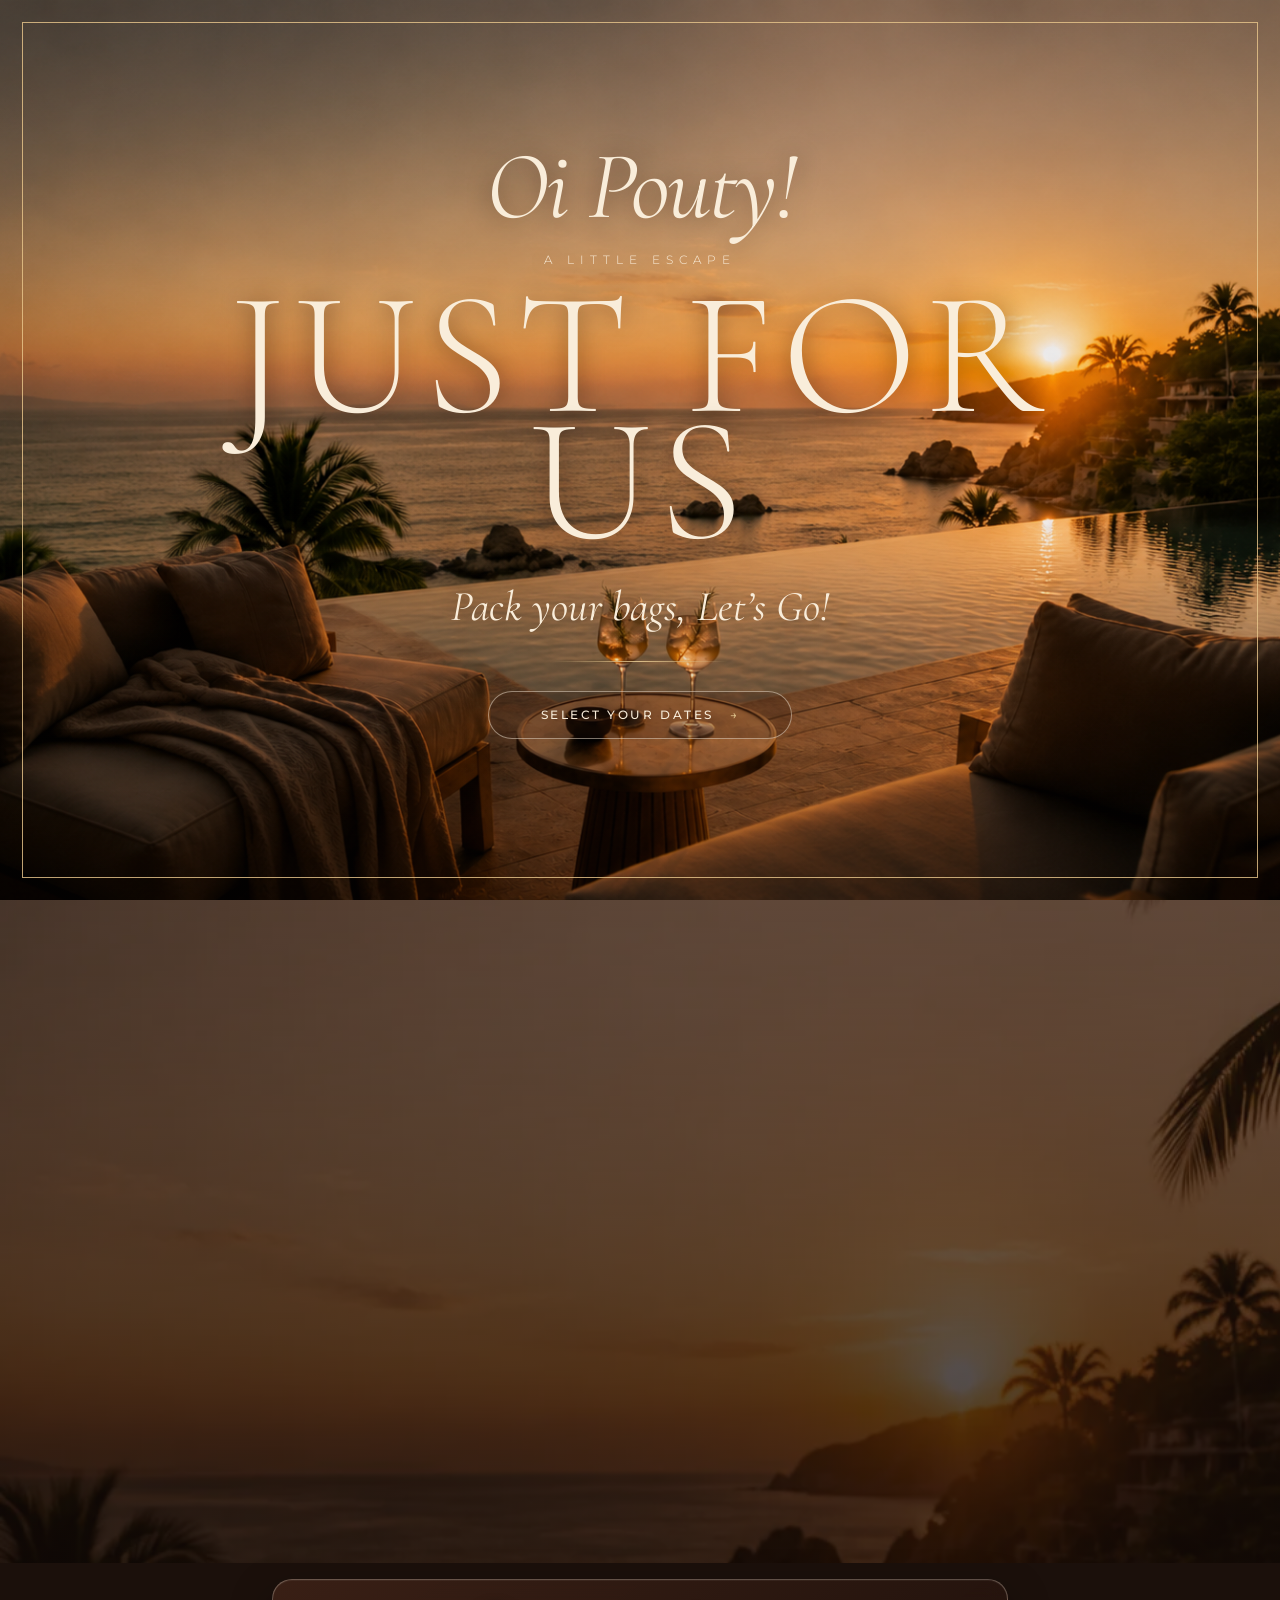
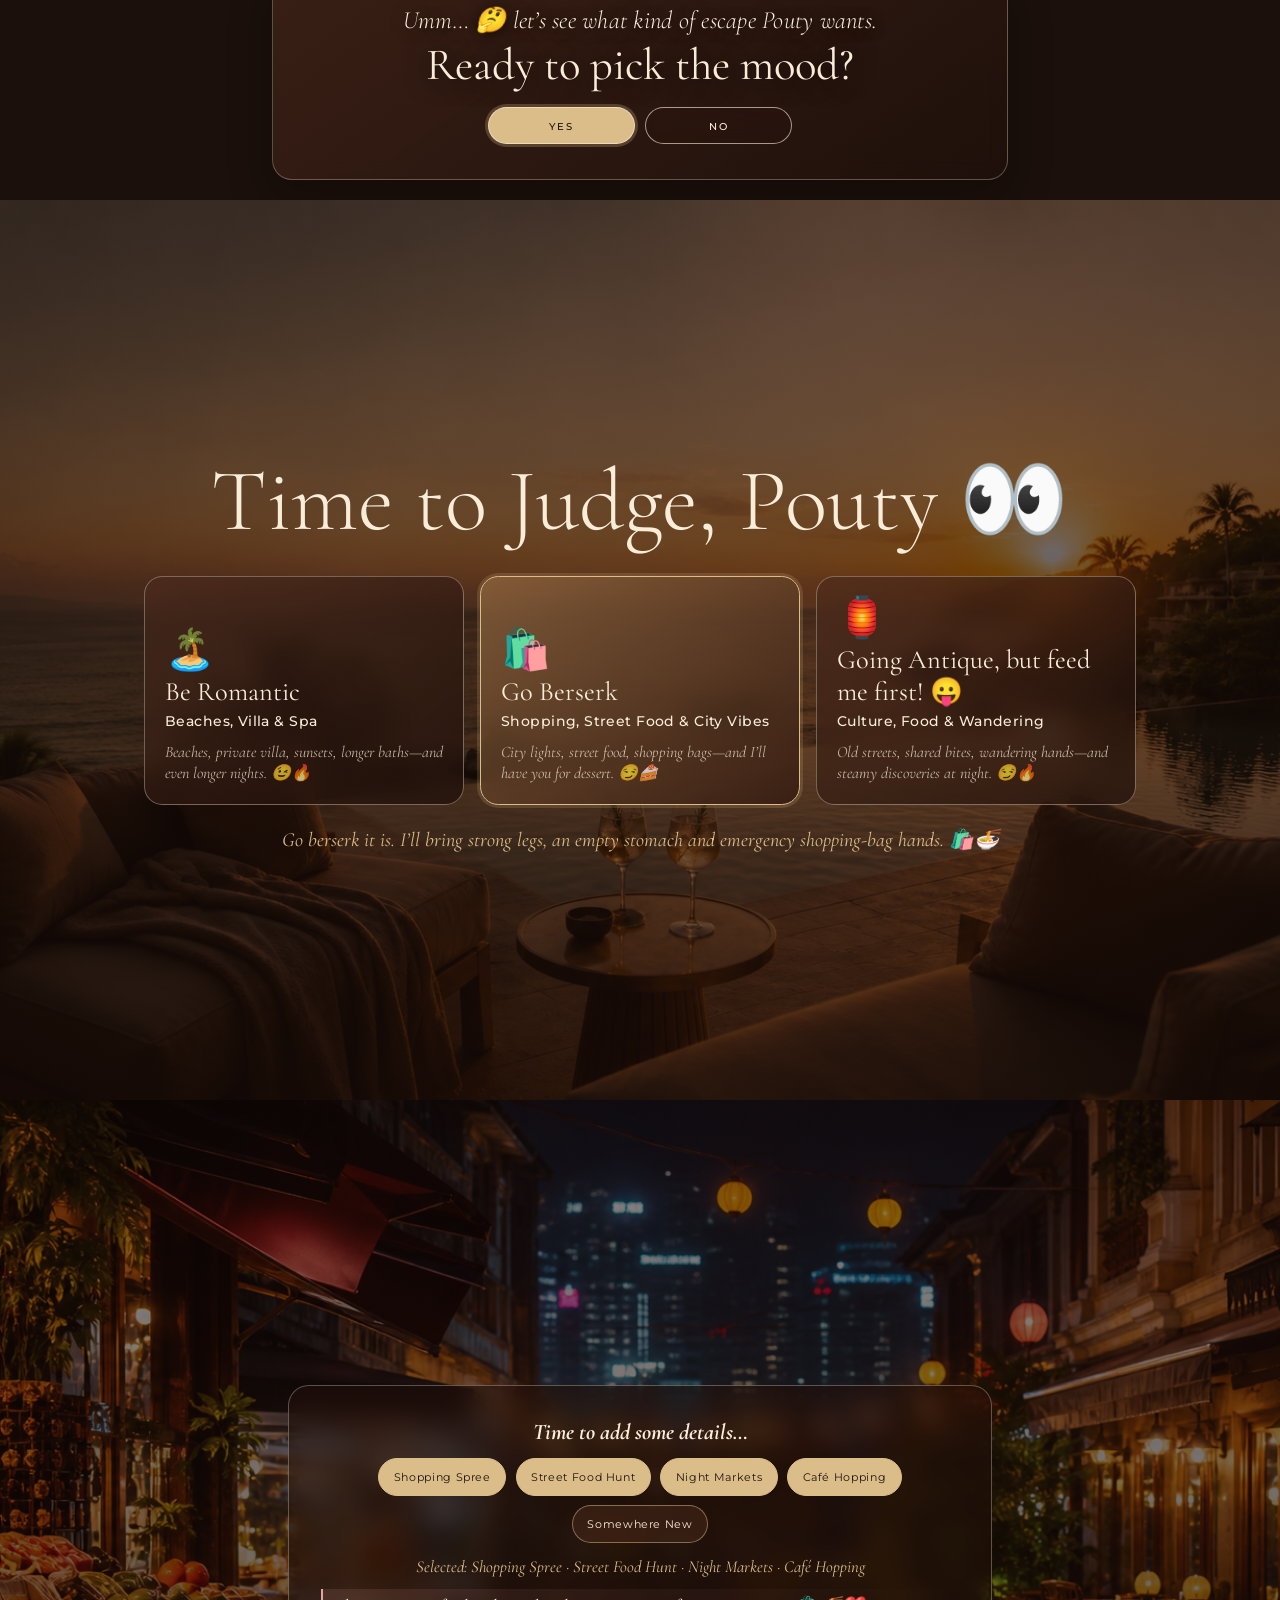
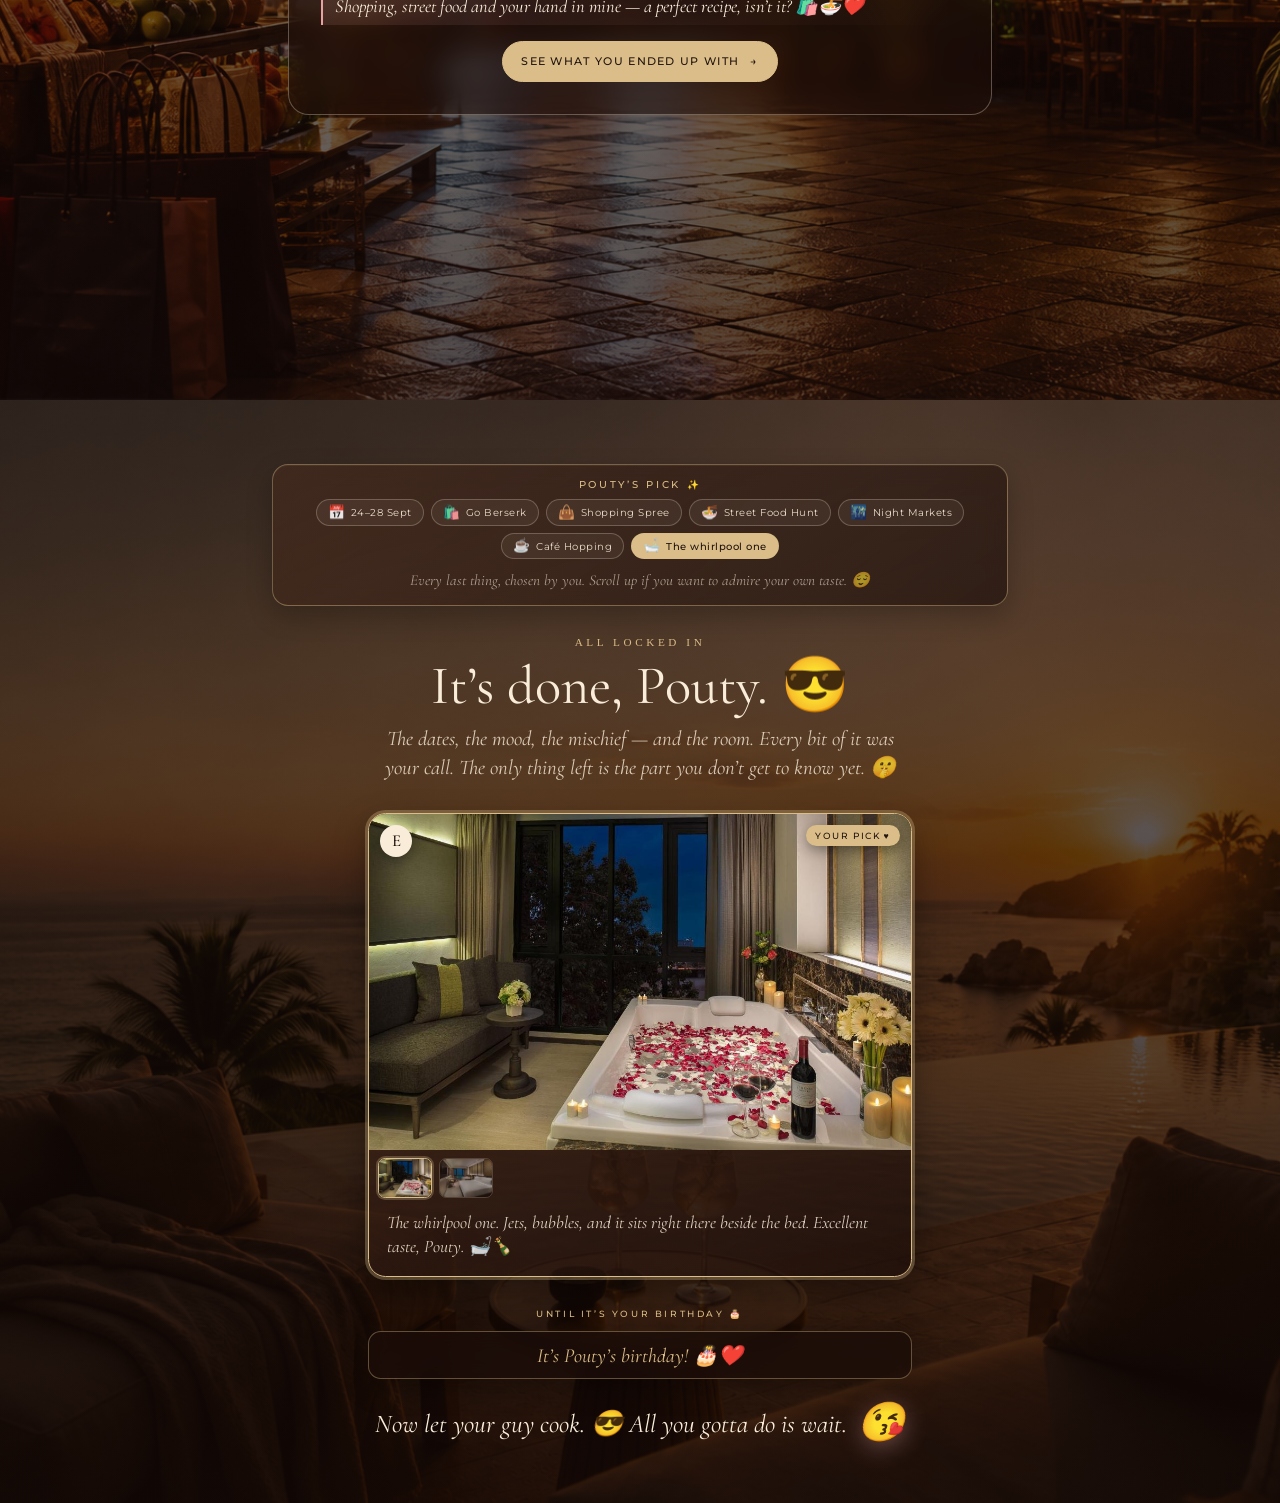
==== commit afe7d8be: "Settle the page on her choices and the countdown Pouty picked stay E, so there is nothing left to ch" ====
--- a/index.html
+++ b/index.html
@@ -6,7 +6,7 @@
     <meta name="theme-color" content="#2a1710" />
     <title>Oi Pouty!! — Just for us</title>
     <meta name="description" content="A birthday surprise, made just for us." />
-    <link rel="stylesheet" href="styles.css?v=poutys-pick-20260903" />
+    <link rel="stylesheet" href="styles.css?v=locked-in-20260903" />
   </head>
   <body>
     <div class="journey">
@@ -78,11 +78,12 @@
         <div class="subtopic-chips" id="subtopic-chips" role="group" aria-labelledby="subtopic-title"></div>
         <p class="subtopic-panel__note" id="subtopic-note" aria-live="polite">Tap everything that sounds tempting.</p>
         <p class="subtopic-panel__reaction" id="subtopic-reaction" aria-live="polite"></p>
-        <button class="verdict-button" id="verdict-button" type="button" disabled>One last thing, Pouty <span aria-hidden="true">→</span></button>
+        <button class="verdict-button" id="verdict-button" type="button">See what you ended up with <span aria-hidden="true">→</span></button>
       </div>
     </section>
 
-    <section class="stays" id="stays-page" hidden aria-labelledby="stays-title">
+    <section class="stays" id="stays-page" aria-labelledby="stays-title">
+      <div class="fireworks" id="fireworks" aria-hidden="true"></div>
       <div class="stays__content">
         <aside class="poutys-pick" aria-labelledby="poutys-pick-label">
           <p class="poutys-pick__label" id="poutys-pick-label">Pouty’s Pick <span aria-hidden="true">✨</span></p>
@@ -93,96 +94,41 @@
             <li><span class="poutys-pick__icon" aria-hidden="true">🍜</span>Street Food Hunt</li>
             <li><span class="poutys-pick__icon" aria-hidden="true">🌃</span>Night Markets</li>
             <li><span class="poutys-pick__icon" aria-hidden="true">☕</span>Café Hopping</li>
+            <li class="poutys-pick__room"><span class="poutys-pick__icon" aria-hidden="true">🛁</span>The whirlpool one</li>
           </ul>
-          <p class="poutys-pick__note">All locked in already. Scroll up if you want to admire your own taste. 😌</p>
+          <p class="poutys-pick__note">Every last thing, chosen by you. Scroll up if you want to admire your own taste. 😌</p>
         </aside>
 
-        <p class="stays__eyebrow">Last step</p>
-        <h2 id="stays-title">Five rooms. One of them is ours. 😏</h2>
-        <p class="stays__intro">No names. No clues. Don’t ask. Just tell me which one you’d rather wake up in — and which one you’d rather <em>not</em> sleep much in. 🙈</p>
+        <p class="stays__eyebrow">All locked in</p>
+        <h2 id="stays-title">It’s done, Pouty. 😎</h2>
+        <p class="stays__intro">The dates, the mood, the mischief — and the room. Every bit of it was your call. The only thing left is the part you don’t get to know yet. 🤫</p>
 
-        <div class="stay-grid" id="stay-grid" role="group" aria-labelledby="stays-title">
+        <article class="stay-card stay-card--selected stay-card--solo" data-stay="E">
+          <span class="stay-card__letter" aria-hidden="true">E</span>
+          <span class="stay-card__badge">Your pick <span aria-hidden="true">♥</span></span>
+          <img class="stay-card__main" src="stays/stay-e1.jpg" alt="A twin whirlpool bath filled with rose petals, wine and candles" width="1024" height="683" decoding="async" />
+          <div class="stay-thumbs">
+            <button class="stay-thumb is-active" type="button" data-src="stays/stay-e1.jpg" aria-label="Photo 1"><img src="stays/stay-e1.jpg" alt="" decoding="async" /></button>
+            <button class="stay-thumb" type="button" data-src="stays/stay-e2.jpg" aria-label="Photo 2"><img src="stays/stay-e2.jpg" alt="" decoding="async" /></button>
+          </div>
+          <p class="stay-card__line">The whirlpool one. Jets, bubbles, and it sits right there beside the bed. Excellent taste, Pouty. 🛁🍾</p>
+        </article>
 
-          <article class="stay-card" data-stay="A">
-            <span class="stay-card__letter" aria-hidden="true">A</span>
-            <img class="stay-card__main" src="stays/stay-a1.jpg" alt="A four-poster bed with a freestanding bathtub beside it" width="1024" height="768" decoding="async" />
-            <div class="stay-thumbs">
-              <button class="stay-thumb is-active" type="button" data-src="stays/stay-a1.jpg" aria-label="Photo 1"><img src="stays/stay-a1.jpg" alt="" decoding="async" /></button>
-              <button class="stay-thumb" type="button" data-src="stays/stay-a2.jpg" aria-label="Photo 2"><img src="stays/stay-a2.jpg" alt="" decoding="async" /></button>
-              <button class="stay-thumb" type="button" data-src="stays/stay-a3.jpg" aria-label="Photo 3"><img src="stays/stay-a3.jpg" alt="" decoding="async" /></button>
-            </div>
-            <p class="stay-card__line">A tub sitting right there in the bedroom — and a view worth staying in for. 🛁</p>
-            <button class="stay-pick" type="button" data-stay="A">Pick this one</button>
-          </article>
+        <aside class="countdown-shell" id="countdown-shell" aria-label="Countdown to Pouty’s birthday">
+          <p class="countdown__label">Until it’s your birthday <span aria-hidden="true">🎂</span></p>
+          <div class="countdown" id="birthday-countdown" role="timer">
+            <div><strong id="countdown-days">00</strong><span>Days</span></div>
+            <div><strong id="countdown-hours">00</strong><span>Hours</span></div>
+            <div><strong id="countdown-minutes">00</strong><span>Minutes</span></div>
+            <div><strong id="countdown-seconds">00</strong><span>Seconds</span></div>
+          </div>
+          <p class="countdown__birthday" id="countdown-birthday" hidden>It’s Pouty’s birthday! 🎂❤️</p>
+        </aside>
 
-          <article class="stay-card" data-stay="B">
-            <span class="stay-card__letter" aria-hidden="true">B</span>
-            <img class="stay-card__main" src="stays/stay-b1.jpg" alt="A bright white room with a wide bed and teal cushions" width="1024" height="683" decoding="async" />
-            <div class="stay-thumbs">
-              <button class="stay-thumb is-active" type="button" data-src="stays/stay-b1.jpg" aria-label="Photo 1"><img src="stays/stay-b1.jpg" alt="" decoding="async" /></button>
-              <button class="stay-thumb" type="button" data-src="stays/stay-b2.jpg" aria-label="Photo 2"><img src="stays/stay-b2.jpg" alt="" decoding="async" /></button>
-            </div>
-            <p class="stay-card__line">Bright, crisp, unfussy. The kind of bed worth ruining. 😇</p>
-            <button class="stay-pick" type="button" data-stay="B">Pick this one</button>
-          </article>
-
-          <article class="stay-card" data-stay="C">
-            <span class="stay-card__letter" aria-hidden="true">C</span>
-            <img class="stay-card__main" src="stays/stay-c1.jpg" alt="A large classic room with soft curtains and warm lamplight" width="1024" height="683" decoding="async" />
-            <div class="stay-thumbs">
-              <button class="stay-thumb is-active" type="button" data-src="stays/stay-c1.jpg" aria-label="Photo 1"><img src="stays/stay-c1.jpg" alt="" decoding="async" /></button>
-              <button class="stay-thumb" type="button" data-src="stays/stay-c2.jpg" aria-label="Photo 2"><img src="stays/stay-c2.jpg" alt="" decoding="async" /></button>
-            </div>
-            <p class="stay-card__line">Big, calm, a little old-money. Acres of room to misbehave. 🥂</p>
-            <button class="stay-pick" type="button" data-stay="C">Pick this one</button>
-          </article>
-
-          <article class="stay-card" data-stay="D">
-            <span class="stay-card__letter" aria-hidden="true">D</span>
-            <img class="stay-card__main" src="stays/stay-d1.jpg" alt="A moody green room with a patterned wall and a tub through the doorway" width="1024" height="768" decoding="async" />
-            <div class="stay-thumbs">
-              <button class="stay-thumb is-active" type="button" data-src="stays/stay-d1.jpg" aria-label="Photo 1"><img src="stays/stay-d1.jpg" alt="" decoding="async" /></button>
-              <button class="stay-thumb" type="button" data-src="stays/stay-d2.jpg" aria-label="Photo 2"><img src="stays/stay-d2.jpg" alt="" decoding="async" /></button>
-            </div>
-            <p class="stay-card__line">Dark, green and dramatic. Lights staying low, obviously. 🕯️</p>
-            <button class="stay-pick" type="button" data-stay="D">Pick this one</button>
-          </article>
-
-          <article class="stay-card" data-stay="E">
-            <span class="stay-card__letter" aria-hidden="true">E</span>
-            <img class="stay-card__main" src="stays/stay-e1.jpg" alt="A twin whirlpool bath filled with rose petals, wine and candles" width="1024" height="683" decoding="async" />
-            <div class="stay-thumbs">
-              <button class="stay-thumb is-active" type="button" data-src="stays/stay-e1.jpg" aria-label="Photo 1"><img src="stays/stay-e1.jpg" alt="" decoding="async" /></button>
-              <button class="stay-thumb" type="button" data-src="stays/stay-e2.jpg" aria-label="Photo 2"><img src="stays/stay-e2.jpg" alt="" decoding="async" /></button>
-            </div>
-            <p class="stay-card__line">A proper <em>whirlpool</em> tub. Jets, bubbles, the works — and it’s in the room with the bed. 🛁🍾</p>
-            <button class="stay-pick" type="button" data-stay="E">Pick this one</button>
-          </article>
-
-        </div>
-
-        <p class="stays__note" id="stays-note" aria-live="polite">Tap through the photos. One pick only — choose wisely. 💅</p>
-        <button class="verdict-button" id="stays-confirm" type="button" disabled>Lock it in, I’ll handle the rest 😘<span aria-hidden="true">→</span></button>
+        <p class="stays__signoff">Now let your guy cook. <span aria-hidden="true">😎</span> All you gotta do is wait. <span class="stays__kiss" aria-hidden="true">😘</span></p>
       </div>
     </section>
     </div>
-
-    <dialog class="verdict-dialog" id="verdict-dialog" aria-labelledby="verdict-title">
-      <div class="fireworks" id="fireworks" aria-hidden="true"></div>
-      <p class="verdict-dialog__eyebrow">You got it 😉</p>
-      <h2 id="verdict-title">Let your guy cook!! <span class="verdict-dialog__title-emoji" aria-hidden="true">😎</span></h2>
-      <p class="verdict-dialog__message"><span>Your little wish list is safe with me.</span><span>Now let me turn it into a beautiful escape, just for us. ❤️</span></p>
-      <button class="verdict-dialog__close" id="verdict-close" type="button">All you gotta do is wait <span class="verdict-dialog__kiss" aria-hidden="true">😘</span></button>
-      <aside class="countdown-shell" id="countdown-shell" aria-label="Countdown to Pouty’s birthday">
-        <div class="countdown" id="birthday-countdown" role="timer">
-          <div><strong id="countdown-days">00</strong><span>Days</span></div>
-          <div><strong id="countdown-hours">00</strong><span>Hours</span></div>
-          <div><strong id="countdown-minutes">00</strong><span>Minutes</span></div>
-          <div><strong id="countdown-seconds">00</strong><span>Seconds</span></div>
-        </div>
-        <p class="countdown__birthday" id="countdown-birthday" hidden>It’s Pouty’s birthday! 🎂❤️</p>
-      </aside>
-    </dialog>
 
     <dialog class="calendar" id="calendar" aria-labelledby="calendar-title">
       <div class="calendar__topline">
@@ -207,6 +153,6 @@
       <button class="calendar__done" id="calendar-done" type="button">Let the Surprise Begin <span aria-hidden="true">→</span></button>
     </dialog>
 
-    <script src="script.js?v=poutys-pick-20260903"></script>
+    <script src="script.js?v=locked-in-20260903"></script>
   </body>
 </html>
--- a/styles.css
+++ b/styles.css
@@ -1,158 +1,176 @@
-@import url("https://fonts.googleapis.com/css2?family=Cormorant+Garamond:ital,wght@0,300;0,400;1,400&family=Montserrat:wght@300;400;500&family=Orbitron:wght@400;500&display=swap");
-
-:root { --cream:#f9edda; --champagne:#dabd88; --espresso:#23150f; --rose:#e7a1a0; }
-* { box-sizing:border-box; }
-html { scroll-behavior:smooth; background:var(--espresso); }
-body { margin:0; color:var(--cream); background:var(--espresso); font-family:"Montserrat","Helvetica Neue",sans-serif; }
-button, a { font:inherit; color:inherit; }
-.journey { position:relative; isolation:isolate; overflow:hidden; }
-.journey__blur,.journey__image,.journey__shade { position:absolute; inset:0; pointer-events:none; }
-.journey__blur { display:none; }
-.journey__image { display:none; }
-.journey__shade { z-index:-1; background:linear-gradient(180deg,rgba(18,9,6,.32),rgba(21,10,7,.18) 46%,rgba(18,9,6,.4)); }
-.hero { position:relative; display:grid; min-height:100svh; place-items:center; overflow:hidden; padding:3rem 1.8rem; background-color:#1b100b; background-image:url("romantic-sunset-pool-desktop.png"); background-size:cover; background-position:center; background-repeat:no-repeat; }
-.hero__shade,.hero__frame { position:absolute; inset:0; }
-.hero__shade { z-index:0; background:linear-gradient(180deg,rgba(20,10,7,.18),transparent 50%,rgba(14,7,5,.2)); }
-.hero__frame { z-index:2; pointer-events:none; inset:clamp(.8rem,2vw,1.4rem); border:1px solid rgba(232,198,139,.82); }
-.hero__content { position:relative; z-index:1; display:flex; width:min(58rem,100%); flex-direction:column; align-items:center; margin-top:-2vh; text-align:center; text-shadow:0 2px 24px rgba(21,9,5,.46); animation:rise 1.1s .15s cubic-bezier(.22,1,.36,1) both; }
-h1 { margin:0; font-family:"Cormorant Garamond",Garamond,serif; font-size:clamp(3.3rem,8vw,6rem); font-style:italic; font-weight:400; letter-spacing:-.025em; line-height:.92; }
-.hero__eyebrow { margin:1.25rem 0 0; font-family:"Montserrat","Helvetica Neue",sans-serif; font-size:clamp(.62rem,1.3vw,.78rem); font-weight:300; letter-spacing:.48em; text-transform:uppercase; }
-.hero__statement { max-width:12ch; margin:clamp(1rem,2.8vh,2rem) 0 0; font-family:"Cormorant Garamond",Garamond,serif; font-size:clamp(4.8rem,14vw,11rem); font-weight:300; letter-spacing:.045em; line-height:.72; text-transform:uppercase; }
-.hero__note { margin:clamp(2rem,4vh,3.2rem) 0 0; font-family:"Cormorant Garamond",Garamond,serif; font-size:clamp(1.7rem,3.6vw,2.65rem); font-style:italic; font-weight:400; }
-.hero__rule { width:clamp(6rem,18vw,11rem); height:1px; margin:1.8rem 0; background:linear-gradient(90deg,transparent,var(--champagne),transparent); }
-.date-trigger { display:inline-flex; align-items:center; justify-content:center; gap:1rem; min-width:min(19rem,86vw); border:1px solid rgba(249,237,218,.48); border-radius:999px; padding:1rem 1.5rem; background:rgba(39,19,12,.24); backdrop-filter:blur(8px); cursor:pointer; font-family:"Montserrat","Helvetica Neue",sans-serif; font-size:.72rem; font-weight:500; letter-spacing:.22em; text-transform:uppercase; transition:.25s ease; }
-.date-trigger:hover,.date-trigger:focus-visible { border-color:var(--champagne); background:rgba(39,19,12,.48); outline:none; transform:translateY(-2px); }
-.date-trigger__arrow { color:var(--champagne); }
-.surprise { position:relative; display:grid; min-height:100svh; grid-template-rows:minmax(55svh,1fr) auto; overflow:hidden; padding:0; text-align:center; background:#1b100b; text-shadow:0 2px 24px rgba(15,7,5,.82); }
-.surprise::before { content:""; grid-row:1; background-image:linear-gradient(rgba(20,9,6,.03),rgba(20,9,6,.14)),url("pouty-mystery-transition.jpg"); background-position:center; background-repeat:no-repeat; background-size:cover; }
-.surprise p,.calendar__eyebrow { color:var(--champagne); font-family:Georgia,"Times New Roman",serif; font-size:.7rem; letter-spacing:.32em; text-transform:uppercase; }
-.surprise h2 { max-width:32rem; margin:.5rem 0; font-family:"Cormorant Garamond",Garamond,serif; font-size:clamp(1.8rem,3.5vw,2.8rem); font-weight:400; line-height:1; text-wrap:balance; }
-.surprise__content { position:relative; z-index:1; grid-row:2; display:flex; width:min(46rem,calc(100% - 2rem)); flex-direction:column; align-items:center; justify-self:center; margin:1rem auto 1.25rem; border:1px solid rgba(249,237,218,.28); border-radius:1.25rem; padding:clamp(1.2rem,2.8vw,1.65rem) 1.25rem clamp(1.65rem,3.5vw,2.2rem); background:linear-gradient(145deg,rgba(67,37,25,.76),rgba(31,16,11,.82)); box-shadow:0 16px 42px rgba(8,3,2,.34),inset 0 1px 0 rgba(255,255,255,.05); backdrop-filter:blur(10px); -webkit-backdrop-filter:blur(10px); }
-.surprise .surprise__intro { margin:0; color:var(--cream); font-family:"Cormorant Garamond",Garamond,serif; font-size:clamp(1.15rem,2.2vw,1.55rem); font-style:italic; font-weight:300; letter-spacing:.01em; line-height:1.12; text-transform:none; text-shadow:0 2px 14px rgba(15,7,5,.8); }
-.mood-choice { display:flex; width:min(19rem,86vw); gap:.65rem; margin-top:.75rem; }
-.mood-choice__button { flex:1; border:1px solid rgba(249,237,218,.62); border-radius:999px; padding:.7rem 1rem; color:var(--espresso); background:var(--champagne); cursor:pointer; font-size:.62rem; font-weight:500; letter-spacing:.18em; text-transform:uppercase; transition:.22s ease; }
-.mood-choice__button--no { color:var(--cream); background:rgba(39,19,12,.34); backdrop-filter:blur(8px); }
-.mood-choice__button:hover,.mood-choice__button:focus-visible { border-color:var(--cream); outline:none; transform:translateY(-2px); }
-.mood-choice__button--selected { box-shadow:0 0 0 3px rgba(218,189,136,.25); }
-.mood-reaction { display:flex; align-items:center; gap:.55rem; margin-top:.7rem; border:1px solid rgba(231,161,160,.7); border-radius:.8rem; padding:.5rem .75rem; color:var(--cream); background:rgba(53,24,20,.76); box-shadow:0 8px 24px rgba(0,0,0,.26); font-family:"Cormorant Garamond",Garamond,serif; font-size:clamp(1rem,2vw,1.2rem); font-style:italic; letter-spacing:0; text-transform:none; }
-.mood-reaction[hidden] { display:none; }
-.mood-reaction--show { animation:reactionPop .42s cubic-bezier(.22,1.4,.36,1) both; }
-.mood-reaction__emoji { display:grid; width:1.8rem; height:1.8rem; place-items:center; border-radius:50%; background:rgba(249,237,218,.12); font-size:1rem; }
-.surprise[hidden],.escape-options[hidden],.subtopic-page[hidden] { display:none; }
-.escape-options { position:relative; display:grid; min-height:100svh; place-items:center; overflow:hidden; padding:5rem 1.5rem; background:linear-gradient(rgba(25,12,8,.55),rgba(25,12,8,.72)),url("romantic-sunset-pool-desktop.png") center/cover no-repeat; text-align:center; }
-.escape-options__content { position:relative; z-index:1; width:min(62rem,100%); }
-.escape-options__eyebrow { margin:0; color:var(--champagne); font-size:.7rem; letter-spacing:.3em; text-transform:uppercase; }
-.escape-options h2 { margin:.8rem auto 2rem; font-family:"Cormorant Garamond",Garamond,serif; font-size:clamp(2.8rem,7vw,5.5rem); font-weight:300; line-height:.95; }
-.escape-grid { display:grid; grid-template-columns:repeat(3,minmax(0,1fr)); gap:1rem; }
-.escape-card { display:flex; min-height:13rem; flex-direction:column; align-items:flex-start; justify-content:flex-end; border:1px solid rgba(249,237,218,.35); border-radius:1.15rem; padding:1.25rem; color:var(--cream); background:linear-gradient(145deg,rgba(77,43,29,.62),rgba(30,15,10,.72)); backdrop-filter:blur(12px); cursor:pointer; text-align:left; transition:.25s ease; }
-.escape-card:hover,.escape-card:focus-visible { border-color:var(--champagne); outline:none; transform:translateY(-4px); }
-.escape-card--selected { border-color:var(--champagne); background:linear-gradient(145deg,rgba(154,111,69,.68),rgba(52,27,17,.82)); box-shadow:0 0 0 3px rgba(218,189,136,.18); }
-.escape-card__icon { font-size:2.5rem; line-height:1; }
-.escape-card__writeup { margin-top:.65rem; color:rgba(249,237,218,.72); font-family:"Cormorant Garamond",Garamond,serif; font-size:1rem; font-style:italic; line-height:1.3; }
-.escape-card strong { margin:.45rem 0 .25rem; font-family:"Cormorant Garamond",Garamond,serif; font-size:1.65rem; font-weight:400; }
-.escape-card small { color:var(--cream); font-size:.88rem; font-weight:500; letter-spacing:.03em; line-height:1.4; }
-.subtopic-page { position:relative; display:grid; min-height:100svh; place-items:center; overflow:hidden; padding:4rem 1.5rem; background-position:center; background-size:cover; background-repeat:no-repeat; text-align:center; transition:background-image .35s ease; }
-.subtopic-page[hidden] { display:none; }
-.subtopic-page::before { content:""; position:absolute; inset:0; background:linear-gradient(rgba(20,9,6,.48),rgba(20,9,6,.72)); }
-.subtopic-page__content { position:relative; z-index:1; width:min(44rem,100%); border:1px solid rgba(249,237,218,.3); border-radius:1.3rem; padding:clamp(1.25rem,4vw,2rem); background:rgba(31,15,10,.58); backdrop-filter:blur(12px); }
-.subtopic-page--romantic { background-image:url("category-romantic.png"); }
-.subtopic-page--berserk { background-image:url("category-berserk.png"); }
-.subtopic-page--culture { background-image:url("category-culture.png"); }
-.subtopic-panel__title { margin:0 0 .85rem; color:var(--cream); font-family:"Cormorant Garamond",Garamond,serif; font-size:1.4rem; font-style:italic; }
-.subtopic-chips { display:flex; flex-wrap:wrap; justify-content:center; gap:.6rem; }
-.subtopic-chip { border:1px solid rgba(218,189,136,.5); border-radius:999px; padding:.7rem .9rem; color:var(--cream); background:rgba(77,43,29,.5); cursor:pointer; font-size:.67rem; letter-spacing:.06em; transition:.2s ease; }
-.subtopic-chip:hover,.subtopic-chip:focus-visible { border-color:var(--cream); outline:none; transform:translateY(-2px); }
-.subtopic-chip--selected { border-color:var(--champagne); color:var(--espresso); background:var(--champagne); }
-.subtopic-panel__note { min-height:1.2rem; margin:.85rem 0 0; color:var(--champagne); font-family:"Cormorant Garamond",Garamond,serif; font-size:1.05rem; font-style:italic; }
-.subtopic-panel__reaction { min-height:1.4rem; margin:.7rem auto 0; border-left:2px solid var(--rose); padding:.35rem .75rem; color:var(--cream); background:linear-gradient(90deg,rgba(231,161,160,.12),transparent); font-family:"Cormorant Garamond",Garamond,serif; font-size:1.15rem; font-style:italic; line-height:1.35; text-align:left; }
-.stays { position:relative; display:grid; min-height:100svh; place-items:center; overflow:hidden; padding:4rem 1.5rem; background:linear-gradient(rgba(20,9,6,.62),rgba(20,9,6,.8)),url("romantic-sunset-pool-desktop.png") center/cover no-repeat; text-align:center; }
-.stays[hidden] { display:none; }
-.stays__content { position:relative; z-index:1; width:min(68rem,100%); }
-.poutys-pick { width:min(46rem,100%); margin:0 auto 1.9rem; border:1px solid rgba(218,189,136,.42); border-radius:1rem; padding:.85rem 1rem 1rem; background:linear-gradient(145deg,rgba(73,41,28,.5),rgba(24,12,9,.6)); box-shadow:inset 0 1px 0 rgba(249,237,218,.06),0 10px 26px rgba(0,0,0,.24); backdrop-filter:blur(10px); -webkit-backdrop-filter:blur(10px); }
-.poutys-pick__label { margin:0 0 .6rem; color:var(--champagne); font-family:"Montserrat","Helvetica Neue",sans-serif; font-size:.6rem; font-weight:500; letter-spacing:.28em; text-transform:uppercase; }
-.poutys-pick__list { display:flex; flex-wrap:wrap; justify-content:center; gap:.45rem; margin:0; padding:0; list-style:none; }
-.poutys-pick__list li { display:inline-flex; align-items:center; gap:.35rem; border:1px solid rgba(249,237,218,.24); border-radius:999px; padding:.34rem .68rem; color:rgba(249,237,218,.9); background:rgba(249,237,218,.06); font-family:"Montserrat","Helvetica Neue",sans-serif; font-size:.62rem; letter-spacing:.05em; }
-.poutys-pick__icon { font-size:.85rem; line-height:1; }
-.poutys-pick__note { margin:.7rem 0 0; color:rgba(249,237,218,.6); font-family:"Cormorant Garamond",Garamond,serif; font-size:.95rem; font-style:italic; }
-@media(max-width:560px){ .poutys-pick{padding:.75rem .7rem .85rem} .poutys-pick__list li{font-size:.58rem;padding:.3rem .55rem} .poutys-pick__note{font-size:.9rem} }
-.stays__eyebrow { margin:0; color:var(--champagne); font-family:Georgia,"Times New Roman",serif; font-size:.7rem; letter-spacing:.32em; text-transform:uppercase; }
-.stays h2 { margin:.7rem auto .6rem; font-family:"Cormorant Garamond",Garamond,serif; font-size:clamp(2rem,5vw,3.4rem); font-weight:400; line-height:1.02; text-wrap:balance; }
-.stays__intro { max-width:38rem; margin:0 auto 1.9rem; color:rgba(249,237,218,.82); font-family:"Cormorant Garamond",Garamond,serif; font-size:clamp(1.05rem,2.2vw,1.3rem); font-style:italic; line-height:1.4; text-wrap:balance; }
-.stay-grid { display:grid; grid-template-columns:repeat(3,minmax(0,1fr)); gap:1rem; }
-.stay-card { position:relative; display:flex; flex-direction:column; overflow:hidden; border:1px solid rgba(249,237,218,.32); border-radius:1.1rem; padding:0; color:var(--cream); background:linear-gradient(145deg,rgba(77,43,29,.55),rgba(30,15,10,.72)); text-align:left; transition:transform .25s ease,border-color .25s ease,box-shadow .25s ease; }
-.stay-card:hover { border-color:rgba(218,189,136,.7); transform:translateY(-4px); box-shadow:0 14px 34px rgba(0,0,0,.34); }
-.stay-card__main { display:block; width:100%; height:13.5rem; object-fit:cover; background:rgba(20,10,7,.6); }
-.stay-card__letter { position:absolute; left:.7rem; top:.7rem; z-index:2; display:grid; width:2rem; height:2rem; place-items:center; border-radius:50%; color:var(--espresso); background:var(--champagne); font-family:"Cormorant Garamond",Garamond,serif; font-size:1.05rem; font-weight:500; box-shadow:0 4px 14px rgba(0,0,0,.35); }
-.stay-thumbs { display:flex; gap:.4rem; padding:.5rem .55rem 0; }
-.stay-thumb { flex:0 0 auto; overflow:hidden; width:3.4rem; height:2.5rem; border:1px solid rgba(249,237,218,.3); border-radius:.45rem; padding:0; background:none; cursor:pointer; opacity:.6; transition:.2s ease; }
-.stay-thumb img { display:block; width:100%; height:100%; object-fit:cover; }
-.stay-thumb:hover,.stay-thumb:focus-visible { outline:none; opacity:.9; border-color:var(--champagne); }
-.stay-thumb.is-active { opacity:1; border-color:var(--champagne); box-shadow:0 0 0 2px rgba(218,189,136,.28); }
-.stay-card__line { margin:0; padding:.7rem .95rem .85rem; color:rgba(249,237,218,.86); font-family:"Cormorant Garamond",Garamond,serif; font-size:1.02rem; font-style:italic; line-height:1.32; }
-.stay-pick { margin:auto .95rem 1rem; border:1px solid rgba(249,237,218,.45); border-radius:999px; padding:.6rem .9rem; color:var(--cream); background:rgba(39,19,12,.4); cursor:pointer; font-family:"Montserrat","Helvetica Neue",sans-serif; font-size:.6rem; font-weight:500; letter-spacing:.18em; text-transform:uppercase; transition:.2s ease; }
-.stay-pick:hover,.stay-pick:focus-visible { border-color:var(--champagne); outline:none; background:rgba(39,19,12,.7); }
-.stay-card--selected { border-color:var(--champagne); box-shadow:0 0 0 3px rgba(218,189,136,.32),0 14px 34px rgba(0,0,0,.36); }
-.stay-card--selected .stay-card__letter { background:var(--cream); }
-.stay-card--selected .stay-pick { color:var(--espresso); background:var(--champagne); border-color:var(--champagne); }
-.stay-card--selected::after { content:"♥"; position:absolute; right:.7rem; top:.6rem; z-index:2; color:var(--rose); font-size:1.15rem; text-shadow:0 2px 8px rgba(15,7,5,.7); }
-.stays__note { min-height:1.4rem; margin:1.35rem 0 0; color:var(--champagne); font-family:"Cormorant Garamond",Garamond,serif; font-size:clamp(1.02rem,2vw,1.22rem); font-style:italic; }
-@media(max-width:900px){ .stay-grid{grid-template-columns:repeat(2,minmax(0,1fr))} .stay-card:last-child{grid-column:1 / -1} .stay-card:last-child .stay-card__main{height:12rem} }
-@media(max-width:560px){ .stays{padding:3rem 1.1rem} .stay-grid{grid-template-columns:1fr;gap:.85rem} .stay-card__main,.stay-card:last-child .stay-card__main{height:12.5rem} .stay-card__line{font-size:.98rem} .stay-thumb{width:3.9rem;height:2.9rem} .stay-pick{padding:.85rem 1rem;font-size:.64rem} }
-.verdict-button { display:inline-flex; align-items:center; justify-content:center; gap:.7rem; margin-top:1rem; border:1px solid var(--champagne); border-radius:999px; padding:.8rem 1.15rem; color:var(--espresso); background:var(--champagne); cursor:pointer; font-size:.68rem; font-weight:500; letter-spacing:.12em; text-transform:uppercase; transition:.2s ease; }
-.verdict-button:disabled { cursor:not-allowed; opacity:.38; }
-.verdict-button:not(:disabled):hover,.verdict-button:not(:disabled):focus-visible { outline:none; transform:translateY(-2px); box-shadow:0 8px 24px rgba(0,0,0,.25); }
-.verdict-dialog { width:min(34rem,calc(100vw - 1.5rem)); overflow:hidden; border:1px solid rgba(218,189,136,.7); border-radius:1.4rem; padding:2rem; color:var(--cream); background:linear-gradient(145deg,#3b2118,#1c100c); box-shadow:0 30px 110px rgba(0,0,0,.7); text-align:center; }
-.verdict-dialog::backdrop { background:rgba(18,9,6,.78); backdrop-filter:blur(8px); }
-.verdict-dialog__eyebrow { position:relative; z-index:2; margin:0; color:var(--champagne); font-size:.65rem; letter-spacing:.28em; text-transform:uppercase; }
-.verdict-dialog h2 { position:relative; z-index:2; margin:.8rem 0; font-family:"Cormorant Garamond",Garamond,serif; font-size:clamp(2.2rem,7vw,3.5rem); font-weight:400; line-height:.94; }
-.verdict-dialog__title-emoji { display:inline-block; margin-left:.1em; font-size:.58em; line-height:1; vertical-align:.16em; }
-.verdict-dialog__message { display:flex; flex-direction:column; align-items:center; gap:.28rem; margin:1rem auto 0; max-width:29rem; text-wrap:balance; }
-.verdict-dialog__message span { display:block; }
-.verdict-dialog > p:not(.verdict-dialog__eyebrow) { position:relative; z-index:2; color:rgba(249,237,218,.76); font-size:.76rem; line-height:1.6; }
-.verdict-dialog__close { position:relative; z-index:2; display:flex; width:100%; justify-content:center; border-radius:999px; padding:.85rem 1rem; cursor:pointer; text-decoration:none; }
-.verdict-dialog__close { margin-top:1.2rem; border:1px solid rgba(249,237,218,.35); color:var(--cream); background:transparent; font-size:.68rem; }
-.verdict-dialog__kiss { display:inline-block; margin-left:.16em; font-size:2.15em; line-height:.7; filter:drop-shadow(0 6px 12px rgba(231,161,160,.4)); transform-origin:center; animation:kissOut 1.35s cubic-bezier(.2,1.3,.3,1) infinite alternate; }
-.countdown-shell { position:relative; z-index:2; width:100%; margin-top:.9rem; color:var(--cream); }
-.countdown { display:grid; grid-template-columns:repeat(4,1fr); overflow:hidden; border:1px solid rgba(218,189,136,.58); border-radius:.9rem; padding:.7rem .25rem .62rem; background:linear-gradient(135deg,rgba(73,41,28,.62),rgba(24,12,9,.72)); box-shadow:inset 0 1px 0 rgba(249,237,218,.07),0 10px 28px rgba(0,0,0,.28); backdrop-filter:blur(10px); }
-.countdown div { position:relative; display:flex; flex-direction:column; align-items:center; gap:.2rem; }
-.countdown div + div { border-left:1px solid rgba(218,189,136,.2); }
-.countdown strong { color:var(--cream); font-family:"Orbitron","Montserrat",sans-serif; font-size:.88rem; font-feature-settings:"tnum" 1; font-variant-numeric:tabular-nums; font-style:normal; font-weight:500; letter-spacing:.04em; line-height:1; text-shadow:0 0 12px rgba(218,189,136,.38); }
-.countdown span { color:rgba(218,189,136,.9); font-family:"Montserrat","Helvetica Neue",sans-serif; font-size:.3rem; font-style:normal; font-weight:500; letter-spacing:.1em; text-transform:uppercase; }
-.countdown__birthday { margin:0; border:1px solid rgba(218,189,136,.38); border-radius:.8rem; padding:.65rem .8rem; color:var(--champagne); background:rgba(27,13,9,.76); box-shadow:0 8px 28px rgba(0,0,0,.28); backdrop-filter:blur(10px); font-family:"Cormorant Garamond",Garamond,serif; font-size:1rem; font-style:italic; text-align:center; }
-.countdown[hidden],.countdown__birthday[hidden] { display:none; }
-@keyframes kissOut { from{transform:translateY(.08em) scale(.88) rotate(-4deg)} to{transform:translateY(-.08em) scale(1.18) rotate(4deg)} }
-.fireworks { position:absolute; inset:0; pointer-events:none; }
-.firework { position:absolute; left:50%; top:45%; width:.35rem; height:.35rem; border-radius:50%; background:var(--spark); animation:fireworkBurst 1.15s ease-out var(--delay) both; transform:rotate(var(--angle)) translateX(0); }
-@keyframes fireworkBurst { 0%{opacity:1;transform:rotate(var(--angle)) translateX(0) scale(1)} 75%{opacity:1} 100%{opacity:0;transform:rotate(var(--angle)) translateX(var(--distance)) scale(.4)} }
-.escape-options__selection { min-height:1.5rem; margin:1.4rem 0 0; color:var(--champagne); font-family:"Cormorant Garamond",Garamond,serif; font-size:1.25rem; font-style:italic; }
-@keyframes reactionPop { 0%{opacity:0;transform:scale(.8) rotate(-2deg)} 65%{transform:scale(1.04) rotate(1deg)} 100%{opacity:1;transform:none} }
-.calendar { width:min(31rem,calc(100vw - 1.5rem)); border:1px solid rgba(218,189,136,.72); border-radius:1.25rem; padding:1.35rem; color:var(--cream); background:linear-gradient(145deg,#382219,#1f120e); box-shadow:0 24px 100px rgba(0,0,0,.62); }
-.calendar::backdrop { background:rgba(18,9,6,.7); backdrop-filter:blur(7px); }
-.calendar__topline { display:flex; align-items:flex-start; justify-content:space-between; }
-.calendar__eyebrow { margin:0 0 .5rem; }
-.calendar h2 { margin:0; font-family:"Bodoni Moda",Didot,serif; font-size:2.1rem; font-weight:400; }
-.calendar__close { width:2.4rem; height:2.4rem; border:0; border-radius:50%; background:rgba(255,255,255,.08); font-size:1.4rem; cursor:pointer; }
-.calendar__weekdays,.calendar__days { display:grid; grid-template-columns:repeat(7,1fr); gap:.32rem; }
-.calendar__weekdays { margin:1.5rem 0 .6rem; color:rgba(249,237,218,.48); font-size:.58rem; letter-spacing:.08em; text-align:center; text-transform:uppercase; }
-.calendar__day { position:relative; aspect-ratio:1; border:1px solid transparent; border-radius:50%; background:transparent; cursor:pointer; }
-.calendar__day:hover:not(:disabled),.calendar__day:focus-visible { border-color:var(--champagne); outline:none; }
-.calendar__day:disabled { color:rgba(249,237,218,.28); cursor:not-allowed; }
-.calendar__day--start { border-color:var(--champagne); color:#28160f; background:var(--champagne); }
-.calendar__day--birthday::after { content:"♥"; position:absolute; right:-.05rem; top:-.15rem; color:var(--rose); font-size:.72rem; text-shadow:0 1px 6px #1b0d09; }
-.calendar__day--selected { color:#28160f; background:var(--cream); }
-.calendar__day--range:not(.calendar__day--start):not(.calendar__day--selected) { background:rgba(218,189,136,.14); }
-.calendar__legend { display:flex; flex-wrap:wrap; gap:.7rem 1rem; margin:1.35rem 0; color:rgba(249,237,218,.68); font-size:.65rem; }
-.calendar__legend span { display:flex; align-items:center; gap:.38rem; }
-.calendar__legend i { width:.55rem; height:.55rem; border-radius:50%; }
-.legend-start { background:var(--champagne); }.legend-birthday { background:var(--rose); }.legend-return { background:var(--cream); }
-.calendar__selection { margin:1rem 0; font-family:Georgia,"Times New Roman",serif; font-style:italic; text-align:center; transition:color .2s ease; }
-.calendar__selection--error { color:var(--rose); }
-.calendar__done { display:flex; width:100%; align-items:center; justify-content:center; gap:.8rem; border:1px solid var(--champagne); border-radius:999px; padding:.9rem; color:#2a1710; background:var(--champagne); cursor:pointer; font-size:.7rem; letter-spacing:.14em; text-transform:uppercase; transition:opacity .2s ease,background .2s ease; }
-.calendar__done:disabled { border-color:rgba(249,237,218,.25); color:rgba(42,23,16,.48); background:rgba(249,237,218,.42); cursor:not-allowed; opacity:.62; }
-@keyframes rise { from{opacity:0;transform:translateY(22px)} to{opacity:1;transform:none} }
-@keyframes settle { from{opacity:.55} to{opacity:1} }
-@media(max-width:960px){ .escape-grid{grid-template-columns:repeat(2,minmax(0,1fr))} .escape-card:last-child{grid-column:1 / -1} }
-@media(max-width:720px){ .hero{background-color:#1b100b;background-image:url("sunset-villa-original.png");background-size:cover;background-position:center;background-repeat:no-repeat} .surprise{grid-template-rows:minmax(56svh,1fr) auto} .surprise::before{background-image:linear-gradient(rgba(20,9,6,.02),rgba(20,9,6,.1)),url("pouty-mystery-transition.jpg");background-position:center 42%;background-size:cover} .surprise__content{width:calc(100% - 1.5rem);margin:.75rem auto 1rem;padding:1.15rem 1rem 1.75rem;border-radius:1rem} .surprise h2{font-size:clamp(1.75rem,8vw,2.35rem)} .surprise .surprise__intro{font-size:clamp(1.05rem,5.2vw,1.35rem)} .mood-choice{width:min(18rem,100%)} .escape-options{background-image:linear-gradient(rgba(25,12,8,.55),rgba(25,12,8,.76)),url("sunset-villa-original.png")} .escape-grid{grid-template-columns:1fr} .escape-card{min-height:9rem} }
-@media(max-width:520px){ .hero{padding:2.4rem 1.4rem} .hero__content{margin-top:-2vh} h1{font-size:clamp(3.4rem,17vw,5rem)} .hero__statement{font-size:clamp(4.5rem,23vw,7rem);line-height:.76} .hero__note{font-size:clamp(1.55rem,8vw,2.2rem)} }
-@media(prefers-reduced-motion:reduce){ html{scroll-behavior:auto} *,*::before,*::after{animation-duration:.01ms!important;transition-duration:.01ms!important} }
-
+@import url("https://fonts.googleapis.com/css2?family=Cormorant+Garamond:ital,wght@0,300;0,400;1,400&family=Montserrat:wght@300;400;500&family=Orbitron:wght@400;500&display=swap");
+
+:root { --cream:#f9edda; --champagne:#dabd88; --espresso:#23150f; --rose:#e7a1a0; }
+* { box-sizing:border-box; }
+html { scroll-behavior:smooth; background:var(--espresso); }
+body { margin:0; color:var(--cream); background:var(--espresso); font-family:"Montserrat","Helvetica Neue",sans-serif; }
+button, a { font:inherit; color:inherit; }
+.journey { position:relative; isolation:isolate; overflow:hidden; }
+.journey__blur,.journey__image,.journey__shade { position:absolute; inset:0; pointer-events:none; }
+.journey__blur { display:none; }
+.journey__image { display:none; }
+.journey__shade { z-index:-1; background:linear-gradient(180deg,rgba(18,9,6,.32),rgba(21,10,7,.18) 46%,rgba(18,9,6,.4)); }
+.hero { position:relative; display:grid; min-height:100svh; place-items:center; overflow:hidden; padding:3rem 1.8rem; background-color:#1b100b; background-image:url("romantic-sunset-pool-desktop.png"); background-size:cover; background-position:center; background-repeat:no-repeat; }
+.hero__shade,.hero__frame { position:absolute; inset:0; }
+.hero__shade { z-index:0; background:linear-gradient(180deg,rgba(20,10,7,.18),transparent 50%,rgba(14,7,5,.2)); }
+.hero__frame { z-index:2; pointer-events:none; inset:clamp(.8rem,2vw,1.4rem); border:1px solid rgba(232,198,139,.82); }
+.hero__content { position:relative; z-index:1; display:flex; width:min(58rem,100%); flex-direction:column; align-items:center; margin-top:-2vh; text-align:center; text-shadow:0 2px 24px rgba(21,9,5,.46); animation:rise 1.1s .15s cubic-bezier(.22,1,.36,1) both; }
+h1 { margin:0; font-family:"Cormorant Garamond",Garamond,serif; font-size:clamp(3.3rem,8vw,6rem); font-style:italic; font-weight:400; letter-spacing:-.025em; line-height:.92; }
+.hero__eyebrow { margin:1.25rem 0 0; font-family:"Montserrat","Helvetica Neue",sans-serif; font-size:clamp(.62rem,1.3vw,.78rem); font-weight:300; letter-spacing:.48em; text-transform:uppercase; }
+.hero__statement { max-width:12ch; margin:clamp(1rem,2.8vh,2rem) 0 0; font-family:"Cormorant Garamond",Garamond,serif; font-size:clamp(4.8rem,14vw,11rem); font-weight:300; letter-spacing:.045em; line-height:.72; text-transform:uppercase; }
+.hero__note { margin:clamp(2rem,4vh,3.2rem) 0 0; font-family:"Cormorant Garamond",Garamond,serif; font-size:clamp(1.7rem,3.6vw,2.65rem); font-style:italic; font-weight:400; }
+.hero__rule { width:clamp(6rem,18vw,11rem); height:1px; margin:1.8rem 0; background:linear-gradient(90deg,transparent,var(--champagne),transparent); }
+.date-trigger { display:inline-flex; align-items:center; justify-content:center; gap:1rem; min-width:min(19rem,86vw); border:1px solid rgba(249,237,218,.48); border-radius:999px; padding:1rem 1.5rem; background:rgba(39,19,12,.24); backdrop-filter:blur(8px); cursor:pointer; font-family:"Montserrat","Helvetica Neue",sans-serif; font-size:.72rem; font-weight:500; letter-spacing:.22em; text-transform:uppercase; transition:.25s ease; }
+.date-trigger:hover,.date-trigger:focus-visible { border-color:var(--champagne); background:rgba(39,19,12,.48); outline:none; transform:translateY(-2px); }
+.date-trigger__arrow { color:var(--champagne); }
+.surprise { position:relative; display:grid; min-height:100svh; grid-template-rows:minmax(55svh,1fr) auto; overflow:hidden; padding:0; text-align:center; background:#1b100b; text-shadow:0 2px 24px rgba(15,7,5,.82); }
+.surprise::before { content:""; grid-row:1; background-image:linear-gradient(rgba(28,14,10,.55),rgba(18,9,6,.78)),url("romantic-sunset-villa.webp"); background-position:center; background-repeat:no-repeat; background-size:cover; }
+.surprise p,.calendar__eyebrow { color:var(--champagne); font-family:Georgia,"Times New Roman",serif; font-size:.7rem; letter-spacing:.32em; text-transform:uppercase; }
+.surprise h2 { max-width:32rem; margin:.5rem 0; font-family:"Cormorant Garamond",Garamond,serif; font-size:clamp(1.8rem,3.5vw,2.8rem); font-weight:400; line-height:1; text-wrap:balance; }
+.surprise__content { position:relative; z-index:1; grid-row:2; display:flex; width:min(46rem,calc(100% - 2rem)); flex-direction:column; align-items:center; justify-self:center; margin:1rem auto 1.25rem; border:1px solid rgba(249,237,218,.28); border-radius:1.25rem; padding:clamp(1.2rem,2.8vw,1.65rem) 1.25rem clamp(1.65rem,3.5vw,2.2rem); background:linear-gradient(145deg,rgba(67,37,25,.76),rgba(31,16,11,.82)); box-shadow:0 16px 42px rgba(8,3,2,.34),inset 0 1px 0 rgba(255,255,255,.05); backdrop-filter:blur(10px); -webkit-backdrop-filter:blur(10px); }
+.surprise .surprise__intro { margin:0; color:var(--cream); font-family:"Cormorant Garamond",Garamond,serif; font-size:clamp(1.15rem,2.2vw,1.55rem); font-style:italic; font-weight:300; letter-spacing:.01em; line-height:1.12; text-transform:none; text-shadow:0 2px 14px rgba(15,7,5,.8); }
+.mood-choice { display:flex; width:min(19rem,86vw); gap:.65rem; margin-top:.75rem; }
+.mood-choice__button { flex:1; border:1px solid rgba(249,237,218,.62); border-radius:999px; padding:.7rem 1rem; color:var(--espresso); background:var(--champagne); cursor:pointer; font-size:.62rem; font-weight:500; letter-spacing:.18em; text-transform:uppercase; transition:.22s ease; }
+.mood-choice__button--no { color:var(--cream); background:rgba(39,19,12,.34); backdrop-filter:blur(8px); }
+.mood-choice__button:hover,.mood-choice__button:focus-visible { border-color:var(--cream); outline:none; transform:translateY(-2px); }
+.mood-choice__button--selected { box-shadow:0 0 0 3px rgba(218,189,136,.25); }
+.mood-reaction { display:flex; align-items:center; gap:.55rem; margin-top:.7rem; border:1px solid rgba(231,161,160,.7); border-radius:.8rem; padding:.5rem .75rem; color:var(--cream); background:rgba(53,24,20,.76); box-shadow:0 8px 24px rgba(0,0,0,.26); font-family:"Cormorant Garamond",Garamond,serif; font-size:clamp(1rem,2vw,1.2rem); font-style:italic; letter-spacing:0; text-transform:none; }
+.mood-reaction[hidden] { display:none; }
+.mood-reaction--show { animation:reactionPop .42s cubic-bezier(.22,1.4,.36,1) both; }
+.mood-reaction__emoji { display:grid; width:1.8rem; height:1.8rem; place-items:center; border-radius:50%; background:rgba(249,237,218,.12); font-size:1rem; }
+.surprise[hidden],.escape-options[hidden],.subtopic-page[hidden] { display:none; }
+.escape-options { position:relative; display:grid; min-height:100svh; place-items:center; overflow:hidden; padding:5rem 1.5rem; background:linear-gradient(rgba(25,12,8,.55),rgba(25,12,8,.72)),url("romantic-sunset-pool-desktop.png") center/cover no-repeat; text-align:center; }
+.escape-options__content { position:relative; z-index:1; width:min(62rem,100%); }
+.escape-options__eyebrow { margin:0; color:var(--champagne); font-size:.7rem; letter-spacing:.3em; text-transform:uppercase; }
+.escape-options h2 { margin:.8rem auto 2rem; font-family:"Cormorant Garamond",Garamond,serif; font-size:clamp(2.8rem,7vw,5.5rem); font-weight:300; line-height:.95; }
+.escape-grid { display:grid; grid-template-columns:repeat(3,minmax(0,1fr)); gap:1rem; }
+.escape-card { display:flex; min-height:13rem; flex-direction:column; align-items:flex-start; justify-content:flex-end; border:1px solid rgba(249,237,218,.35); border-radius:1.15rem; padding:1.25rem; color:var(--cream); background:linear-gradient(145deg,rgba(77,43,29,.62),rgba(30,15,10,.72)); backdrop-filter:blur(12px); cursor:pointer; text-align:left; transition:.25s ease; }
+.escape-card:hover,.escape-card:focus-visible { border-color:var(--champagne); outline:none; transform:translateY(-4px); }
+.escape-card--selected { border-color:var(--champagne); background:linear-gradient(145deg,rgba(154,111,69,.68),rgba(52,27,17,.82)); box-shadow:0 0 0 3px rgba(218,189,136,.18); }
+.escape-card__icon { font-size:2.5rem; line-height:1; }
+.escape-card__writeup { margin-top:.65rem; color:rgba(249,237,218,.72); font-family:"Cormorant Garamond",Garamond,serif; font-size:1rem; font-style:italic; line-height:1.3; }
+.escape-card strong { margin:.45rem 0 .25rem; font-family:"Cormorant Garamond",Garamond,serif; font-size:1.65rem; font-weight:400; }
+.escape-card small { color:var(--cream); font-size:.88rem; font-weight:500; letter-spacing:.03em; line-height:1.4; }
+.subtopic-page { position:relative; display:grid; min-height:100svh; place-items:center; overflow:hidden; padding:4rem 1.5rem; background-position:center; background-size:cover; background-repeat:no-repeat; text-align:center; transition:background-image .35s ease; }
+.subtopic-page[hidden] { display:none; }
+.subtopic-page::before { content:""; position:absolute; inset:0; background:linear-gradient(rgba(20,9,6,.48),rgba(20,9,6,.72)); }
+.subtopic-page__content { position:relative; z-index:1; width:min(44rem,100%); border:1px solid rgba(249,237,218,.3); border-radius:1.3rem; padding:clamp(1.25rem,4vw,2rem); background:rgba(31,15,10,.58); backdrop-filter:blur(12px); }
+.subtopic-page--romantic { background-image:url("category-romantic.png"); }
+.subtopic-page--berserk { background-image:url("category-berserk.png"); }
+.subtopic-page--culture { background-image:url("category-culture.png"); }
+.subtopic-panel__title { margin:0 0 .85rem; color:var(--cream); font-family:"Cormorant Garamond",Garamond,serif; font-size:1.4rem; font-style:italic; }
+.subtopic-chips { display:flex; flex-wrap:wrap; justify-content:center; gap:.6rem; }
+.subtopic-chip { border:1px solid rgba(218,189,136,.5); border-radius:999px; padding:.7rem .9rem; color:var(--cream); background:rgba(77,43,29,.5); cursor:pointer; font-size:.67rem; letter-spacing:.06em; transition:.2s ease; }
+.subtopic-chip:hover,.subtopic-chip:focus-visible { border-color:var(--cream); outline:none; transform:translateY(-2px); }
+.subtopic-chip--selected { border-color:var(--champagne); color:var(--espresso); background:var(--champagne); }
+.subtopic-panel__note { min-height:1.2rem; margin:.85rem 0 0; color:var(--champagne); font-family:"Cormorant Garamond",Garamond,serif; font-size:1.05rem; font-style:italic; }
+.subtopic-panel__reaction { min-height:1.4rem; margin:.7rem auto 0; border-left:2px solid var(--rose); padding:.35rem .75rem; color:var(--cream); background:linear-gradient(90deg,rgba(231,161,160,.12),transparent); font-family:"Cormorant Garamond",Garamond,serif; font-size:1.15rem; font-style:italic; line-height:1.35; text-align:left; }
+.stays { position:relative; display:grid; min-height:100svh; place-items:center; overflow:hidden; padding:4rem 1.5rem; background:linear-gradient(rgba(20,9,6,.62),rgba(20,9,6,.8)),url("romantic-sunset-pool-desktop.png") center/cover no-repeat; text-align:center; }
+.stays[hidden] { display:none; }
+.stays__content { position:relative; z-index:1; width:min(68rem,100%); }
+.poutys-pick { width:min(46rem,100%); margin:0 auto 1.9rem; border:1px solid rgba(218,189,136,.42); border-radius:1rem; padding:.85rem 1rem 1rem; background:linear-gradient(145deg,rgba(73,41,28,.5),rgba(24,12,9,.6)); box-shadow:inset 0 1px 0 rgba(249,237,218,.06),0 10px 26px rgba(0,0,0,.24); backdrop-filter:blur(10px); -webkit-backdrop-filter:blur(10px); }
+.poutys-pick__label { margin:0 0 .6rem; color:var(--champagne); font-family:"Montserrat","Helvetica Neue",sans-serif; font-size:.6rem; font-weight:500; letter-spacing:.28em; text-transform:uppercase; }
+.poutys-pick__list { display:flex; flex-wrap:wrap; justify-content:center; gap:.45rem; margin:0; padding:0; list-style:none; }
+.poutys-pick__list li { display:inline-flex; align-items:center; gap:.35rem; border:1px solid rgba(249,237,218,.24); border-radius:999px; padding:.34rem .68rem; color:rgba(249,237,218,.9); background:rgba(249,237,218,.06); font-family:"Montserrat","Helvetica Neue",sans-serif; font-size:.62rem; letter-spacing:.05em; }
+.poutys-pick__icon { font-size:.85rem; line-height:1; }
+.poutys-pick__note { margin:.7rem 0 0; color:rgba(249,237,218,.6); font-family:"Cormorant Garamond",Garamond,serif; font-size:.95rem; font-style:italic; }
+@media(max-width:560px){ .poutys-pick{padding:.75rem .7rem .85rem} .poutys-pick__list li{font-size:.58rem;padding:.3rem .55rem} .poutys-pick__note{font-size:.9rem} }
+.stays__eyebrow { margin:0; color:var(--champagne); font-family:Georgia,"Times New Roman",serif; font-size:.7rem; letter-spacing:.32em; text-transform:uppercase; }
+.stays h2 { margin:.7rem auto .6rem; font-family:"Cormorant Garamond",Garamond,serif; font-size:clamp(2rem,5vw,3.4rem); font-weight:400; line-height:1.02; text-wrap:balance; }
+.stays__intro { max-width:38rem; margin:0 auto 1.9rem; color:rgba(249,237,218,.82); font-family:"Cormorant Garamond",Garamond,serif; font-size:clamp(1.05rem,2.2vw,1.3rem); font-style:italic; line-height:1.4; text-wrap:balance; }
+.stay-grid { display:grid; grid-template-columns:repeat(3,minmax(0,1fr)); gap:1rem; }
+.stay-card { position:relative; display:flex; flex-direction:column; overflow:hidden; border:1px solid rgba(249,237,218,.32); border-radius:1.1rem; padding:0; color:var(--cream); background:linear-gradient(145deg,rgba(77,43,29,.55),rgba(30,15,10,.72)); text-align:left; transition:transform .25s ease,border-color .25s ease,box-shadow .25s ease; }
+.stay-card:hover { border-color:rgba(218,189,136,.7); transform:translateY(-4px); box-shadow:0 14px 34px rgba(0,0,0,.34); }
+.stay-card__main { display:block; width:100%; height:13.5rem; object-fit:cover; background:rgba(20,10,7,.6); }
+.stay-card__letter { position:absolute; left:.7rem; top:.7rem; z-index:2; display:grid; width:2rem; height:2rem; place-items:center; border-radius:50%; color:var(--espresso); background:var(--champagne); font-family:"Cormorant Garamond",Garamond,serif; font-size:1.05rem; font-weight:500; box-shadow:0 4px 14px rgba(0,0,0,.35); }
+.stay-thumbs { display:flex; gap:.4rem; padding:.5rem .55rem 0; }
+.stay-thumb { flex:0 0 auto; overflow:hidden; width:3.4rem; height:2.5rem; border:1px solid rgba(249,237,218,.3); border-radius:.45rem; padding:0; background:none; cursor:pointer; opacity:.6; transition:.2s ease; }
+.stay-thumb img { display:block; width:100%; height:100%; object-fit:cover; }
+.stay-thumb:hover,.stay-thumb:focus-visible { outline:none; opacity:.9; border-color:var(--champagne); }
+.stay-thumb.is-active { opacity:1; border-color:var(--champagne); box-shadow:0 0 0 2px rgba(218,189,136,.28); }
+.stay-card__line { margin:0; padding:.7rem .95rem .85rem; color:rgba(249,237,218,.86); font-family:"Cormorant Garamond",Garamond,serif; font-size:1.02rem; font-style:italic; line-height:1.32; }
+.stay-pick { margin:auto .95rem 1rem; border:1px solid rgba(249,237,218,.45); border-radius:999px; padding:.6rem .9rem; color:var(--cream); background:rgba(39,19,12,.4); cursor:pointer; font-family:"Montserrat","Helvetica Neue",sans-serif; font-size:.6rem; font-weight:500; letter-spacing:.18em; text-transform:uppercase; transition:.2s ease; }
+.stay-pick:hover,.stay-pick:focus-visible { border-color:var(--champagne); outline:none; background:rgba(39,19,12,.7); }
+.stay-card--selected { border-color:var(--champagne); box-shadow:0 0 0 3px rgba(218,189,136,.32),0 14px 34px rgba(0,0,0,.36); }
+.stay-card--selected .stay-card__letter { background:var(--cream); }
+.stay-card--selected .stay-pick { color:var(--espresso); background:var(--champagne); border-color:var(--champagne); }
+.stay-card--selected::after { content:"♥"; position:absolute; right:.7rem; top:.6rem; z-index:2; color:var(--rose); font-size:1.15rem; text-shadow:0 2px 8px rgba(15,7,5,.7); }
+.poutys-pick__room { border-color:rgba(218,189,136,.7)!important; color:var(--espresso)!important; background:var(--champagne)!important; font-weight:500; }
+.stay-card--solo { width:min(34rem,100%); margin:0 auto; }
+.stay-card--solo .stay-card__main { height:min(21rem,52vh); }
+.stay-card--solo .stay-card__line { padding:.85rem 1.1rem 1.15rem; font-size:1.1rem; }
+.stay-card__badge { position:absolute; right:.7rem; top:.7rem; z-index:2; border-radius:999px; padding:.3rem .6rem; color:var(--espresso); background:var(--champagne); box-shadow:0 4px 14px rgba(0,0,0,.35); font-family:"Montserrat","Helvetica Neue",sans-serif; font-size:.55rem; font-weight:500; letter-spacing:.16em; text-transform:uppercase; }
+.stay-card--selected.stay-card--solo::after { content:none; }
+.countdown__label { margin:0 0 .6rem; color:var(--champagne); font-family:"Montserrat","Helvetica Neue",sans-serif; font-size:.58rem; font-weight:500; letter-spacing:.28em; text-transform:uppercase; }
+.stays .countdown-shell { width:min(34rem,100%); margin:1.9rem auto 0; }
+.stays .countdown { padding:1rem .4rem .9rem; border-radius:1.1rem; }
+.stays .countdown strong { font-size:clamp(1.6rem,5vw,2.3rem); }
+.stays .countdown span { margin-top:.3rem; font-size:.52rem; letter-spacing:.16em; }
+.stays .countdown__birthday { margin-top:.8rem; font-size:1.25rem; }
+.stays__signoff { margin:1.8rem auto 0; color:var(--cream); font-family:"Cormorant Garamond",Garamond,serif; font-size:clamp(1.2rem,2.6vw,1.6rem); font-style:italic; text-wrap:balance; }
+.stays__kiss { display:inline-block; margin-left:.12em; font-size:1.5em; line-height:.7; vertical-align:-.08em; filter:drop-shadow(0 6px 12px rgba(231,161,160,.4)); transform-origin:center; animation:kissOut 1.35s cubic-bezier(.2,1.3,.3,1) infinite alternate; }
+@media(max-width:560px){ .stay-card--solo .stay-card__main{height:15rem} .stays .countdown strong{font-size:1.55rem} .stays__signoff{font-size:1.12rem} }
+.stays__note { min-height:1.4rem; margin:1.35rem 0 0; color:var(--champagne); font-family:"Cormorant Garamond",Garamond,serif; font-size:clamp(1.02rem,2vw,1.22rem); font-style:italic; }
+@media(max-width:900px){ .stay-grid{grid-template-columns:repeat(2,minmax(0,1fr))} .stay-card:last-child{grid-column:1 / -1} .stay-card:last-child .stay-card__main{height:12rem} }
+@media(max-width:560px){ .stays{padding:3rem 1.1rem} .stay-grid{grid-template-columns:1fr;gap:.85rem} .stay-card__main,.stay-card:last-child .stay-card__main{height:12.5rem} .stay-card__line{font-size:.98rem} .stay-thumb{width:3.9rem;height:2.9rem} .stay-pick{padding:.85rem 1rem;font-size:.64rem} }
+.verdict-button { display:inline-flex; align-items:center; justify-content:center; gap:.7rem; margin-top:1rem; border:1px solid var(--champagne); border-radius:999px; padding:.8rem 1.15rem; color:var(--espresso); background:var(--champagne); cursor:pointer; font-size:.68rem; font-weight:500; letter-spacing:.12em; text-transform:uppercase; transition:.2s ease; }
+.verdict-button:disabled { cursor:not-allowed; opacity:.38; }
+.verdict-button:not(:disabled):hover,.verdict-button:not(:disabled):focus-visible { outline:none; transform:translateY(-2px); box-shadow:0 8px 24px rgba(0,0,0,.25); }
+.verdict-dialog { width:min(34rem,calc(100vw - 1.5rem)); overflow:hidden; border:1px solid rgba(218,189,136,.7); border-radius:1.4rem; padding:2rem; color:var(--cream); background:linear-gradient(145deg,#3b2118,#1c100c); box-shadow:0 30px 110px rgba(0,0,0,.7); text-align:center; }
+.verdict-dialog::backdrop { background:rgba(18,9,6,.78); backdrop-filter:blur(8px); }
+.verdict-dialog__eyebrow { position:relative; z-index:2; margin:0; color:var(--champagne); font-size:.65rem; letter-spacing:.28em; text-transform:uppercase; }
+.verdict-dialog h2 { position:relative; z-index:2; margin:.8rem 0; font-family:"Cormorant Garamond",Garamond,serif; font-size:clamp(2.2rem,7vw,3.5rem); font-weight:400; line-height:.94; }
+.verdict-dialog__title-emoji { display:inline-block; margin-left:.1em; font-size:.58em; line-height:1; vertical-align:.16em; }
+.verdict-dialog__message { display:flex; flex-direction:column; align-items:center; gap:.28rem; margin:1rem auto 0; max-width:29rem; text-wrap:balance; }
+.verdict-dialog__message span { display:block; }
+.verdict-dialog > p:not(.verdict-dialog__eyebrow) { position:relative; z-index:2; color:rgba(249,237,218,.76); font-size:.76rem; line-height:1.6; }
+.verdict-dialog__close { position:relative; z-index:2; display:flex; width:100%; justify-content:center; border-radius:999px; padding:.85rem 1rem; cursor:pointer; text-decoration:none; }
+.verdict-dialog__close { margin-top:1.2rem; border:1px solid rgba(249,237,218,.35); color:var(--cream); background:transparent; font-size:.68rem; }
+.verdict-dialog__kiss { display:inline-block; margin-left:.16em; font-size:2.15em; line-height:.7; filter:drop-shadow(0 6px 12px rgba(231,161,160,.4)); transform-origin:center; animation:kissOut 1.35s cubic-bezier(.2,1.3,.3,1) infinite alternate; }
+.countdown-shell { position:relative; z-index:2; width:100%; margin-top:.9rem; color:var(--cream); }
+.countdown { display:grid; grid-template-columns:repeat(4,1fr); overflow:hidden; border:1px solid rgba(218,189,136,.58); border-radius:.9rem; padding:.7rem .25rem .62rem; background:linear-gradient(135deg,rgba(73,41,28,.62),rgba(24,12,9,.72)); box-shadow:inset 0 1px 0 rgba(249,237,218,.07),0 10px 28px rgba(0,0,0,.28); backdrop-filter:blur(10px); }
+.countdown div { position:relative; display:flex; flex-direction:column; align-items:center; gap:.2rem; }
+.countdown div + div { border-left:1px solid rgba(218,189,136,.2); }
+.countdown strong { color:var(--cream); font-family:"Orbitron","Montserrat",sans-serif; font-size:.88rem; font-feature-settings:"tnum" 1; font-variant-numeric:tabular-nums; font-style:normal; font-weight:500; letter-spacing:.04em; line-height:1; text-shadow:0 0 12px rgba(218,189,136,.38); }
+.countdown span { color:rgba(218,189,136,.9); font-family:"Montserrat","Helvetica Neue",sans-serif; font-size:.3rem; font-style:normal; font-weight:500; letter-spacing:.1em; text-transform:uppercase; }
+.countdown__birthday { margin:0; border:1px solid rgba(218,189,136,.38); border-radius:.8rem; padding:.65rem .8rem; color:var(--champagne); background:rgba(27,13,9,.76); box-shadow:0 8px 28px rgba(0,0,0,.28); backdrop-filter:blur(10px); font-family:"Cormorant Garamond",Garamond,serif; font-size:1rem; font-style:italic; text-align:center; }
+.countdown[hidden],.countdown__birthday[hidden] { display:none; }
+@keyframes kissOut { from{transform:translateY(.08em) scale(.88) rotate(-4deg)} to{transform:translateY(-.08em) scale(1.18) rotate(4deg)} }
+.fireworks { position:absolute; inset:0; pointer-events:none; }
+.firework { position:absolute; left:50%; top:45%; width:.35rem; height:.35rem; border-radius:50%; background:var(--spark); animation:fireworkBurst 1.15s ease-out var(--delay) both; transform:rotate(var(--angle)) translateX(0); }
+@keyframes fireworkBurst { 0%{opacity:1;transform:rotate(var(--angle)) translateX(0) scale(1)} 75%{opacity:1} 100%{opacity:0;transform:rotate(var(--angle)) translateX(var(--distance)) scale(.4)} }
+.escape-options__selection { min-height:1.5rem; margin:1.4rem 0 0; color:var(--champagne); font-family:"Cormorant Garamond",Garamond,serif; font-size:1.25rem; font-style:italic; }
+@keyframes reactionPop { 0%{opacity:0;transform:scale(.8) rotate(-2deg)} 65%{transform:scale(1.04) rotate(1deg)} 100%{opacity:1;transform:none} }
+.calendar { width:min(31rem,calc(100vw - 1.5rem)); border:1px solid rgba(218,189,136,.72); border-radius:1.25rem; padding:1.35rem; color:var(--cream); background:linear-gradient(145deg,#382219,#1f120e); box-shadow:0 24px 100px rgba(0,0,0,.62); }
+.calendar::backdrop { background:rgba(18,9,6,.7); backdrop-filter:blur(7px); }
+.calendar__topline { display:flex; align-items:flex-start; justify-content:space-between; }
+.calendar__eyebrow { margin:0 0 .5rem; }
+.calendar h2 { margin:0; font-family:"Bodoni Moda",Didot,serif; font-size:2.1rem; font-weight:400; }
+.calendar__close { width:2.4rem; height:2.4rem; border:0; border-radius:50%; background:rgba(255,255,255,.08); font-size:1.4rem; cursor:pointer; }
+.calendar__weekdays,.calendar__days { display:grid; grid-template-columns:repeat(7,1fr); gap:.32rem; }
+.calendar__weekdays { margin:1.5rem 0 .6rem; color:rgba(249,237,218,.48); font-size:.58rem; letter-spacing:.08em; text-align:center; text-transform:uppercase; }
+.calendar__day { position:relative; aspect-ratio:1; border:1px solid transparent; border-radius:50%; background:transparent; cursor:pointer; }
+.calendar__day:hover:not(:disabled),.calendar__day:focus-visible { border-color:var(--champagne); outline:none; }
+.calendar__day:disabled { color:rgba(249,237,218,.28); cursor:not-allowed; }
+.calendar__day--start { border-color:var(--champagne); color:#28160f; background:var(--champagne); }
+.calendar__day--birthday::after { content:"♥"; position:absolute; right:-.05rem; top:-.15rem; color:var(--rose); font-size:.72rem; text-shadow:0 1px 6px #1b0d09; }
+.calendar__day--selected { color:#28160f; background:var(--cream); }
+.calendar__day--range:not(.calendar__day--start):not(.calendar__day--selected) { background:rgba(218,189,136,.14); }
+.calendar__legend { display:flex; flex-wrap:wrap; gap:.7rem 1rem; margin:1.35rem 0; color:rgba(249,237,218,.68); font-size:.65rem; }
+.calendar__legend span { display:flex; align-items:center; gap:.38rem; }
+.calendar__legend i { width:.55rem; height:.55rem; border-radius:50%; }
+.legend-start { background:var(--champagne); }.legend-birthday { background:var(--rose); }.legend-return { background:var(--cream); }
+.calendar__selection { margin:1rem 0; font-family:Georgia,"Times New Roman",serif; font-style:italic; text-align:center; transition:color .2s ease; }
+.calendar__selection--error { color:var(--rose); }
+.calendar__done { display:flex; width:100%; align-items:center; justify-content:center; gap:.8rem; border:1px solid var(--champagne); border-radius:999px; padding:.9rem; color:#2a1710; background:var(--champagne); cursor:pointer; font-size:.7rem; letter-spacing:.14em; text-transform:uppercase; transition:opacity .2s ease,background .2s ease; }
+.calendar__done:disabled { border-color:rgba(249,237,218,.25); color:rgba(42,23,16,.48); background:rgba(249,237,218,.42); cursor:not-allowed; opacity:.62; }
+@keyframes rise { from{opacity:0;transform:translateY(22px)} to{opacity:1;transform:none} }
+@keyframes settle { from{opacity:.55} to{opacity:1} }
+@media(max-width:960px){ .escape-grid{grid-template-columns:repeat(2,minmax(0,1fr))} .escape-card:last-child{grid-column:1 / -1} }
+@media(max-width:720px){ .hero{background-color:#1b100b;background-image:url("sunset-villa-original.png");background-size:cover;background-position:center;background-repeat:no-repeat} .surprise{grid-template-rows:minmax(56svh,1fr) auto} .surprise::before{background-image:linear-gradient(rgba(28,14,10,.5),rgba(18,9,6,.75)),url("romantic-sunset-villa.webp");background-position:center 42%;background-size:cover} .surprise__content{width:calc(100% - 1.5rem);margin:.75rem auto 1rem;padding:1.15rem 1rem 1.75rem;border-radius:1rem} .surprise h2{font-size:clamp(1.75rem,8vw,2.35rem)} .surprise .surprise__intro{font-size:clamp(1.05rem,5.2vw,1.35rem)} .mood-choice{width:min(18rem,100%)} .escape-options{background-image:linear-gradient(rgba(25,12,8,.55),rgba(25,12,8,.76)),url("sunset-villa-original.png")} .escape-grid{grid-template-columns:1fr} .escape-card{min-height:9rem} }
+@media(max-width:520px){ .hero{padding:2.4rem 1.4rem} .hero__content{margin-top:-2vh} h1{font-size:clamp(3.4rem,17vw,5rem)} .hero__statement{font-size:clamp(4.5rem,23vw,7rem);line-height:.76} .hero__note{font-size:clamp(1.55rem,8vw,2.2rem)} }
+@media(prefers-reduced-motion:reduce){ html{scroll-behavior:auto} *,*::before,*::after{animation-duration:.01ms!important;transition-duration:.01ms!important} }
+
+
+.stays .fireworks { z-index:3; }
+.stays .firework { top:38%; }
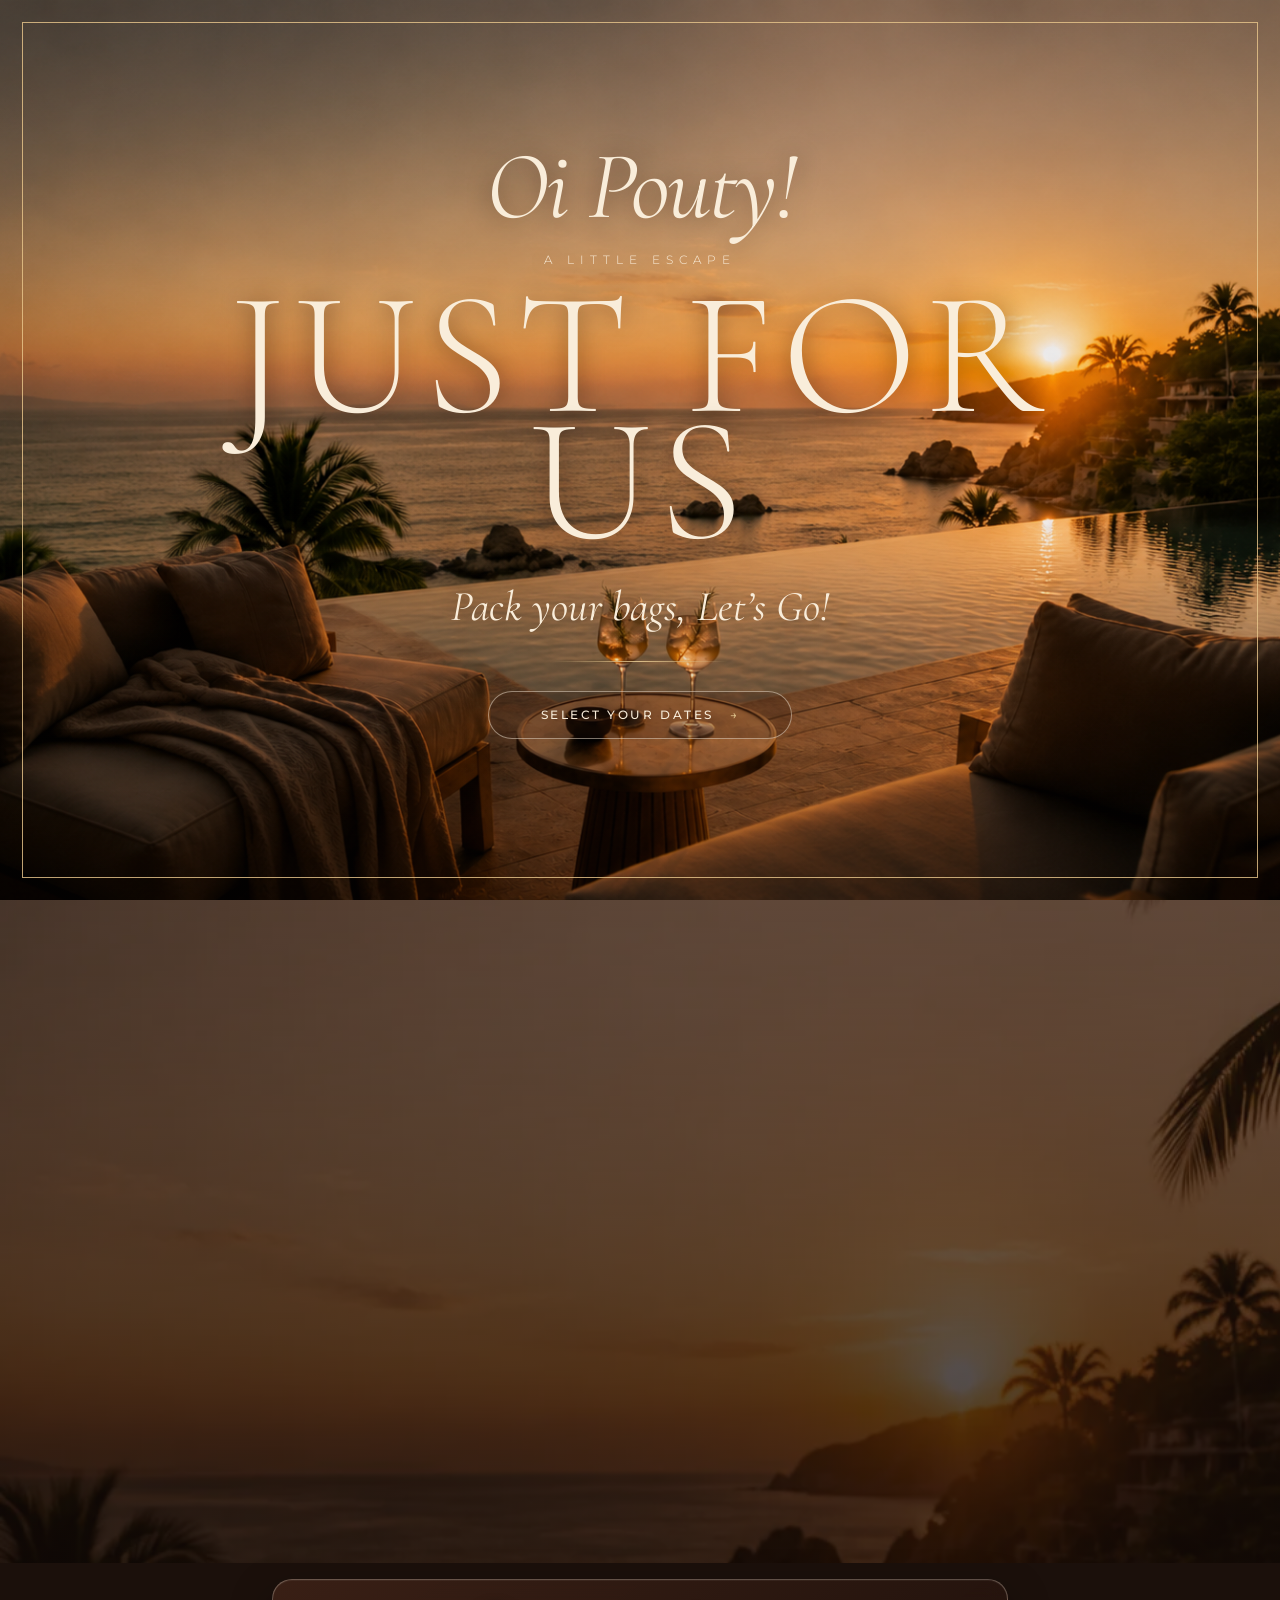
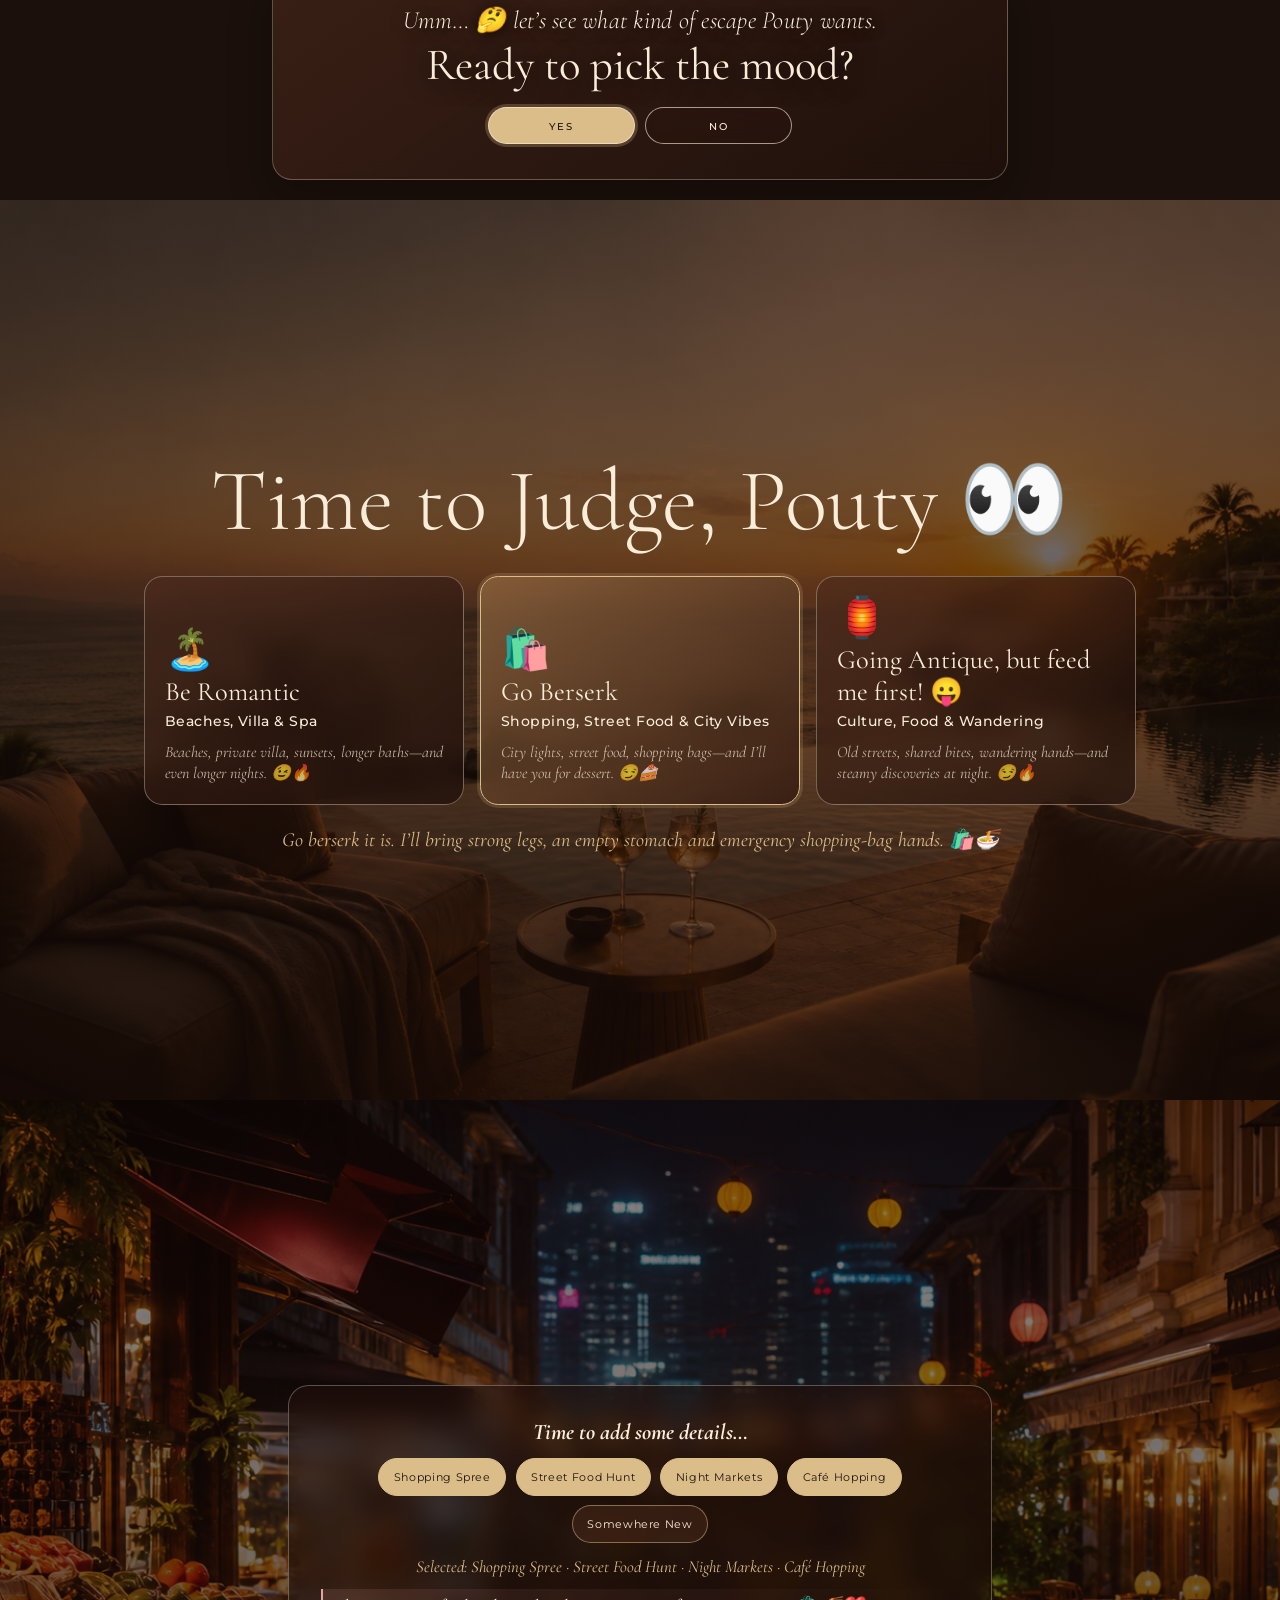
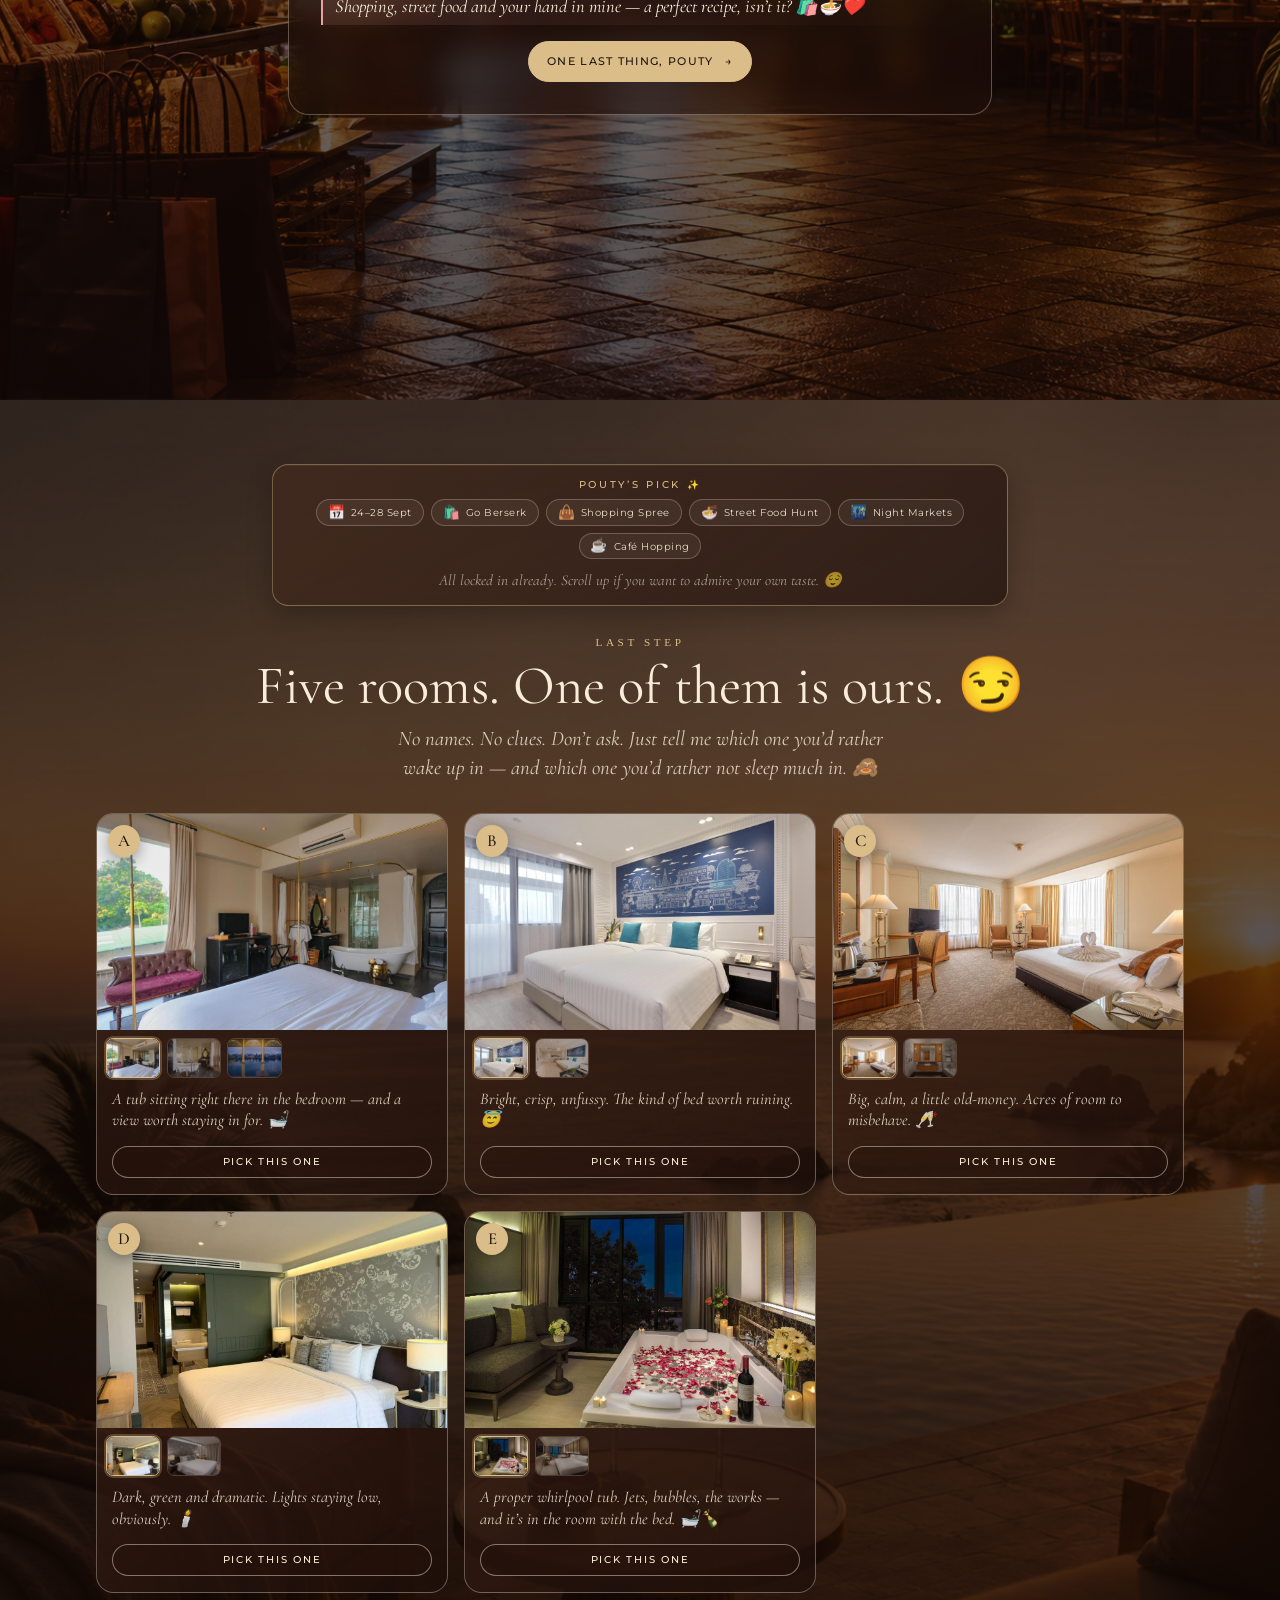
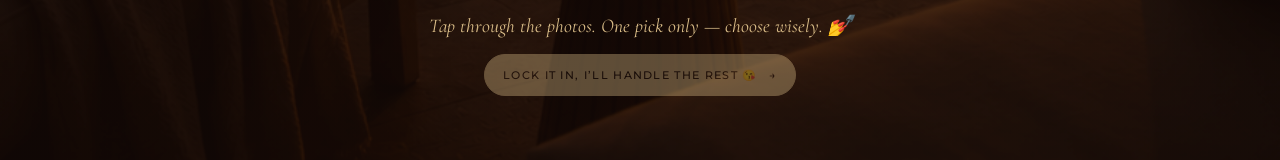
==== commit 2e1ddc40: "Move the summary to /picked/ and restore the main journey The summary now lives at its own URL inste" ====
--- a/index.html
+++ b/index.html
@@ -6,7 +6,7 @@
     <meta name="theme-color" content="#2a1710" />
     <title>Oi Pouty!! — Just for us</title>
     <meta name="description" content="A birthday surprise, made just for us." />
-    <link rel="stylesheet" href="styles.css?v=locked-in-20260903" />
+    <link rel="stylesheet" href="styles.css?v=poutys-pick-20260903" />
   </head>
   <body>
     <div class="journey">
@@ -78,12 +78,11 @@
         <div class="subtopic-chips" id="subtopic-chips" role="group" aria-labelledby="subtopic-title"></div>
         <p class="subtopic-panel__note" id="subtopic-note" aria-live="polite">Tap everything that sounds tempting.</p>
         <p class="subtopic-panel__reaction" id="subtopic-reaction" aria-live="polite"></p>
-        <button class="verdict-button" id="verdict-button" type="button">See what you ended up with <span aria-hidden="true">→</span></button>
-      </div>
-    </section>
-
-    <section class="stays" id="stays-page" aria-labelledby="stays-title">
-      <div class="fireworks" id="fireworks" aria-hidden="true"></div>
+        <button class="verdict-button" id="verdict-button" type="button" disabled>One last thing, Pouty <span aria-hidden="true">→</span></button>
+      </div>
+    </section>
+
+    <section class="stays" id="stays-page" hidden aria-labelledby="stays-title">
       <div class="stays__content">
         <aside class="poutys-pick" aria-labelledby="poutys-pick-label">
           <p class="poutys-pick__label" id="poutys-pick-label">Pouty’s Pick <span aria-hidden="true">✨</span></p>
@@ -94,41 +93,96 @@
             <li><span class="poutys-pick__icon" aria-hidden="true">🍜</span>Street Food Hunt</li>
             <li><span class="poutys-pick__icon" aria-hidden="true">🌃</span>Night Markets</li>
             <li><span class="poutys-pick__icon" aria-hidden="true">☕</span>Café Hopping</li>
-            <li class="poutys-pick__room"><span class="poutys-pick__icon" aria-hidden="true">🛁</span>The whirlpool one</li>
           </ul>
-          <p class="poutys-pick__note">Every last thing, chosen by you. Scroll up if you want to admire your own taste. 😌</p>
+          <p class="poutys-pick__note">All locked in already. Scroll up if you want to admire your own taste. 😌</p>
         </aside>
 
-        <p class="stays__eyebrow">All locked in</p>
-        <h2 id="stays-title">It’s done, Pouty. 😎</h2>
-        <p class="stays__intro">The dates, the mood, the mischief — and the room. Every bit of it was your call. The only thing left is the part you don’t get to know yet. 🤫</p>
-
-        <article class="stay-card stay-card--selected stay-card--solo" data-stay="E">
-          <span class="stay-card__letter" aria-hidden="true">E</span>
-          <span class="stay-card__badge">Your pick <span aria-hidden="true">♥</span></span>
-          <img class="stay-card__main" src="stays/stay-e1.jpg" alt="A twin whirlpool bath filled with rose petals, wine and candles" width="1024" height="683" decoding="async" />
-          <div class="stay-thumbs">
-            <button class="stay-thumb is-active" type="button" data-src="stays/stay-e1.jpg" aria-label="Photo 1"><img src="stays/stay-e1.jpg" alt="" decoding="async" /></button>
-            <button class="stay-thumb" type="button" data-src="stays/stay-e2.jpg" aria-label="Photo 2"><img src="stays/stay-e2.jpg" alt="" decoding="async" /></button>
-          </div>
-          <p class="stay-card__line">The whirlpool one. Jets, bubbles, and it sits right there beside the bed. Excellent taste, Pouty. 🛁🍾</p>
-        </article>
-
-        <aside class="countdown-shell" id="countdown-shell" aria-label="Countdown to Pouty’s birthday">
-          <p class="countdown__label">Until it’s your birthday <span aria-hidden="true">🎂</span></p>
-          <div class="countdown" id="birthday-countdown" role="timer">
-            <div><strong id="countdown-days">00</strong><span>Days</span></div>
-            <div><strong id="countdown-hours">00</strong><span>Hours</span></div>
-            <div><strong id="countdown-minutes">00</strong><span>Minutes</span></div>
-            <div><strong id="countdown-seconds">00</strong><span>Seconds</span></div>
-          </div>
-          <p class="countdown__birthday" id="countdown-birthday" hidden>It’s Pouty’s birthday! 🎂❤️</p>
-        </aside>
-
-        <p class="stays__signoff">Now let your guy cook. <span aria-hidden="true">😎</span> All you gotta do is wait. <span class="stays__kiss" aria-hidden="true">😘</span></p>
+        <p class="stays__eyebrow">Last step</p>
+        <h2 id="stays-title">Five rooms. One of them is ours. 😏</h2>
+        <p class="stays__intro">No names. No clues. Don’t ask. Just tell me which one you’d rather wake up in — and which one you’d rather <em>not</em> sleep much in. 🙈</p>
+
+        <div class="stay-grid" id="stay-grid" role="group" aria-labelledby="stays-title">
+
+          <article class="stay-card" data-stay="A">
+            <span class="stay-card__letter" aria-hidden="true">A</span>
+            <img class="stay-card__main" src="stays/stay-a1.jpg" alt="A four-poster bed with a freestanding bathtub beside it" width="1024" height="768" decoding="async" />
+            <div class="stay-thumbs">
+              <button class="stay-thumb is-active" type="button" data-src="stays/stay-a1.jpg" aria-label="Photo 1"><img src="stays/stay-a1.jpg" alt="" decoding="async" /></button>
+              <button class="stay-thumb" type="button" data-src="stays/stay-a2.jpg" aria-label="Photo 2"><img src="stays/stay-a2.jpg" alt="" decoding="async" /></button>
+              <button class="stay-thumb" type="button" data-src="stays/stay-a3.jpg" aria-label="Photo 3"><img src="stays/stay-a3.jpg" alt="" decoding="async" /></button>
+            </div>
+            <p class="stay-card__line">A tub sitting right there in the bedroom — and a view worth staying in for. 🛁</p>
+            <button class="stay-pick" type="button" data-stay="A">Pick this one</button>
+          </article>
+
+          <article class="stay-card" data-stay="B">
+            <span class="stay-card__letter" aria-hidden="true">B</span>
+            <img class="stay-card__main" src="stays/stay-b1.jpg" alt="A bright white room with a wide bed and teal cushions" width="1024" height="683" decoding="async" />
+            <div class="stay-thumbs">
+              <button class="stay-thumb is-active" type="button" data-src="stays/stay-b1.jpg" aria-label="Photo 1"><img src="stays/stay-b1.jpg" alt="" decoding="async" /></button>
+              <button class="stay-thumb" type="button" data-src="stays/stay-b2.jpg" aria-label="Photo 2"><img src="stays/stay-b2.jpg" alt="" decoding="async" /></button>
+            </div>
+            <p class="stay-card__line">Bright, crisp, unfussy. The kind of bed worth ruining. 😇</p>
+            <button class="stay-pick" type="button" data-stay="B">Pick this one</button>
+          </article>
+
+          <article class="stay-card" data-stay="C">
+            <span class="stay-card__letter" aria-hidden="true">C</span>
+            <img class="stay-card__main" src="stays/stay-c1.jpg" alt="A large classic room with soft curtains and warm lamplight" width="1024" height="683" decoding="async" />
+            <div class="stay-thumbs">
+              <button class="stay-thumb is-active" type="button" data-src="stays/stay-c1.jpg" aria-label="Photo 1"><img src="stays/stay-c1.jpg" alt="" decoding="async" /></button>
+              <button class="stay-thumb" type="button" data-src="stays/stay-c2.jpg" aria-label="Photo 2"><img src="stays/stay-c2.jpg" alt="" decoding="async" /></button>
+            </div>
+            <p class="stay-card__line">Big, calm, a little old-money. Acres of room to misbehave. 🥂</p>
+            <button class="stay-pick" type="button" data-stay="C">Pick this one</button>
+          </article>
+
+          <article class="stay-card" data-stay="D">
+            <span class="stay-card__letter" aria-hidden="true">D</span>
+            <img class="stay-card__main" src="stays/stay-d1.jpg" alt="A moody green room with a patterned wall and a tub through the doorway" width="1024" height="768" decoding="async" />
+            <div class="stay-thumbs">
+              <button class="stay-thumb is-active" type="button" data-src="stays/stay-d1.jpg" aria-label="Photo 1"><img src="stays/stay-d1.jpg" alt="" decoding="async" /></button>
+              <button class="stay-thumb" type="button" data-src="stays/stay-d2.jpg" aria-label="Photo 2"><img src="stays/stay-d2.jpg" alt="" decoding="async" /></button>
+            </div>
+            <p class="stay-card__line">Dark, green and dramatic. Lights staying low, obviously. 🕯️</p>
+            <button class="stay-pick" type="button" data-stay="D">Pick this one</button>
+          </article>
+
+          <article class="stay-card" data-stay="E">
+            <span class="stay-card__letter" aria-hidden="true">E</span>
+            <img class="stay-card__main" src="stays/stay-e1.jpg" alt="A twin whirlpool bath filled with rose petals, wine and candles" width="1024" height="683" decoding="async" />
+            <div class="stay-thumbs">
+              <button class="stay-thumb is-active" type="button" data-src="stays/stay-e1.jpg" aria-label="Photo 1"><img src="stays/stay-e1.jpg" alt="" decoding="async" /></button>
+              <button class="stay-thumb" type="button" data-src="stays/stay-e2.jpg" aria-label="Photo 2"><img src="stays/stay-e2.jpg" alt="" decoding="async" /></button>
+            </div>
+            <p class="stay-card__line">A proper <em>whirlpool</em> tub. Jets, bubbles, the works — and it’s in the room with the bed. 🛁🍾</p>
+            <button class="stay-pick" type="button" data-stay="E">Pick this one</button>
+          </article>
+
+        </div>
+
+        <p class="stays__note" id="stays-note" aria-live="polite">Tap through the photos. One pick only — choose wisely. 💅</p>
+        <button class="verdict-button" id="stays-confirm" type="button" disabled>Lock it in, I’ll handle the rest 😘<span aria-hidden="true">→</span></button>
       </div>
     </section>
     </div>
+
+    <dialog class="verdict-dialog" id="verdict-dialog" aria-labelledby="verdict-title">
+      <div class="fireworks" id="fireworks" aria-hidden="true"></div>
+      <p class="verdict-dialog__eyebrow">You got it 😉</p>
+      <h2 id="verdict-title">Let your guy cook!! <span class="verdict-dialog__title-emoji" aria-hidden="true">😎</span></h2>
+      <p class="verdict-dialog__message"><span>Your little wish list is safe with me.</span><span>Now let me turn it into a beautiful escape, just for us. ❤️</span></p>
+      <button class="verdict-dialog__close" id="verdict-close" type="button">All you gotta do is wait <span class="verdict-dialog__kiss" aria-hidden="true">😘</span></button>
+      <aside class="countdown-shell" id="countdown-shell" aria-label="Countdown to Pouty’s birthday">
+        <div class="countdown" id="birthday-countdown" role="timer">
+          <div><strong id="countdown-days">00</strong><span>Days</span></div>
+          <div><strong id="countdown-hours">00</strong><span>Hours</span></div>
+          <div><strong id="countdown-minutes">00</strong><span>Minutes</span></div>
+          <div><strong id="countdown-seconds">00</strong><span>Seconds</span></div>
+        </div>
+        <p class="countdown__birthday" id="countdown-birthday" hidden>It’s Pouty’s birthday! 🎂❤️</p>
+      </aside>
+    </dialog>
 
     <dialog class="calendar" id="calendar" aria-labelledby="calendar-title">
       <div class="calendar__topline">
@@ -153,6 +207,6 @@
       <button class="calendar__done" id="calendar-done" type="button">Let the Surprise Begin <span aria-hidden="true">→</span></button>
     </dialog>
 
-    <script src="script.js?v=locked-in-20260903"></script>
+    <script src="script.js?v=poutys-pick-20260903"></script>
   </body>
 </html>
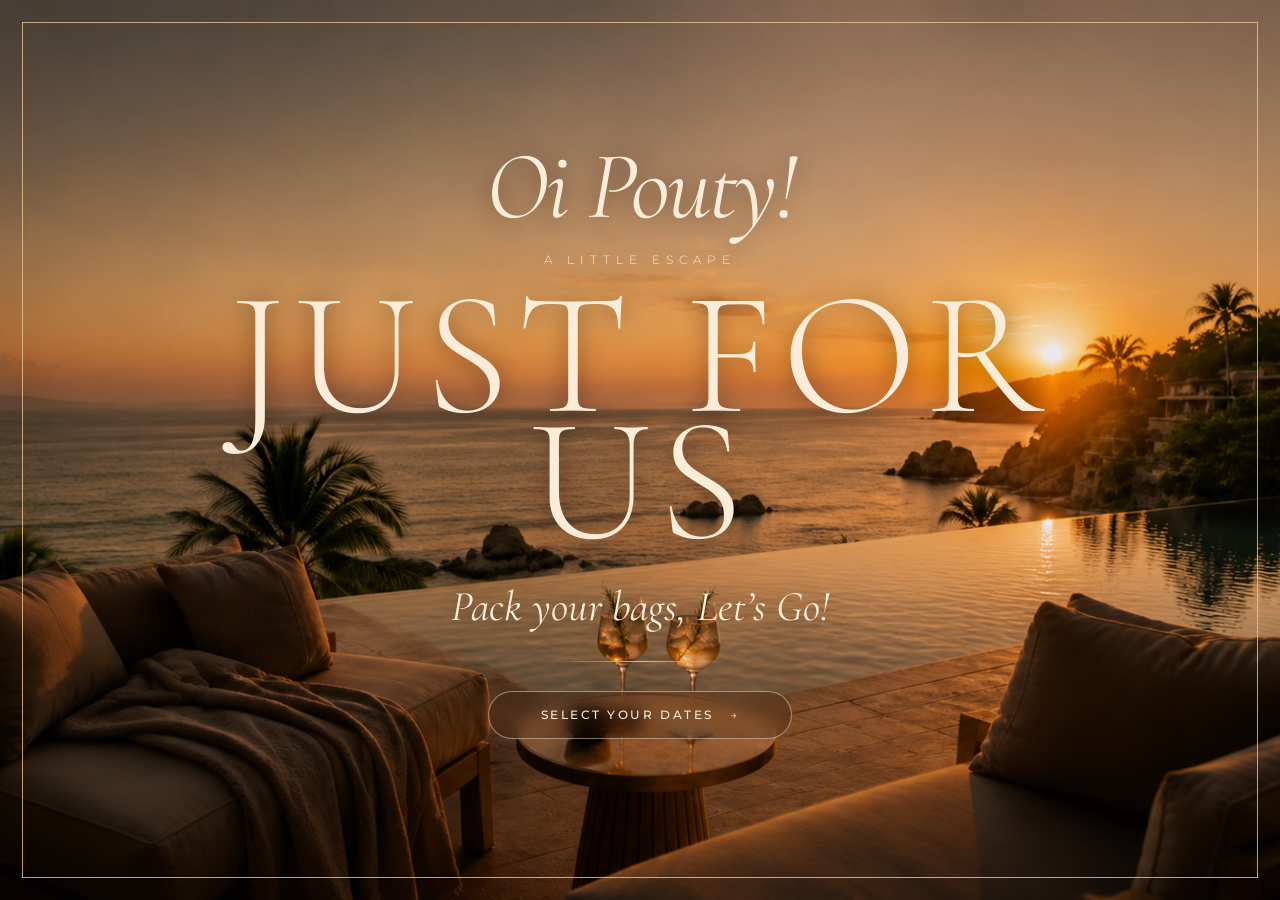
==== commit e567bc8b: "Roll the main journey back to a clean run-through Drops the pre-filled answers and the Pouty's Pick " ====
--- a/index.html
+++ b/index.html
@@ -6,7 +6,7 @@
     <meta name="theme-color" content="#2a1710" />
     <title>Oi Pouty!! — Just for us</title>
     <meta name="description" content="A birthday surprise, made just for us." />
-    <link rel="stylesheet" href="styles.css?v=poutys-pick-20260903" />
+    <link rel="stylesheet" href="styles.css?v=journey-20260912" />
   </head>
   <body>
     <div class="journey">
@@ -84,20 +84,7 @@
 
     <section class="stays" id="stays-page" hidden aria-labelledby="stays-title">
       <div class="stays__content">
-        <aside class="poutys-pick" aria-labelledby="poutys-pick-label">
-          <p class="poutys-pick__label" id="poutys-pick-label">Pouty’s Pick <span aria-hidden="true">✨</span></p>
-          <ul class="poutys-pick__list">
-            <li><span class="poutys-pick__icon" aria-hidden="true">📅</span>24–28 Sept</li>
-            <li><span class="poutys-pick__icon" aria-hidden="true">🛍️</span>Go Berserk</li>
-            <li><span class="poutys-pick__icon" aria-hidden="true">👜</span>Shopping Spree</li>
-            <li><span class="poutys-pick__icon" aria-hidden="true">🍜</span>Street Food Hunt</li>
-            <li><span class="poutys-pick__icon" aria-hidden="true">🌃</span>Night Markets</li>
-            <li><span class="poutys-pick__icon" aria-hidden="true">☕</span>Café Hopping</li>
-          </ul>
-          <p class="poutys-pick__note">All locked in already. Scroll up if you want to admire your own taste. 😌</p>
-        </aside>
-
-        <p class="stays__eyebrow">Last step</p>
+        <p class="stays__eyebrow">Step five</p>
         <h2 id="stays-title">Five rooms. One of them is ours. 😏</h2>
         <p class="stays__intro">No names. No clues. Don’t ask. Just tell me which one you’d rather wake up in — and which one you’d rather <em>not</em> sleep much in. 🙈</p>
 
@@ -207,6 +194,6 @@
       <button class="calendar__done" id="calendar-done" type="button">Let the Surprise Begin <span aria-hidden="true">→</span></button>
     </dialog>
 
-    <script src="script.js?v=poutys-pick-20260903"></script>
+    <script src="script.js?v=journey-20260912"></script>
   </body>
 </html>
